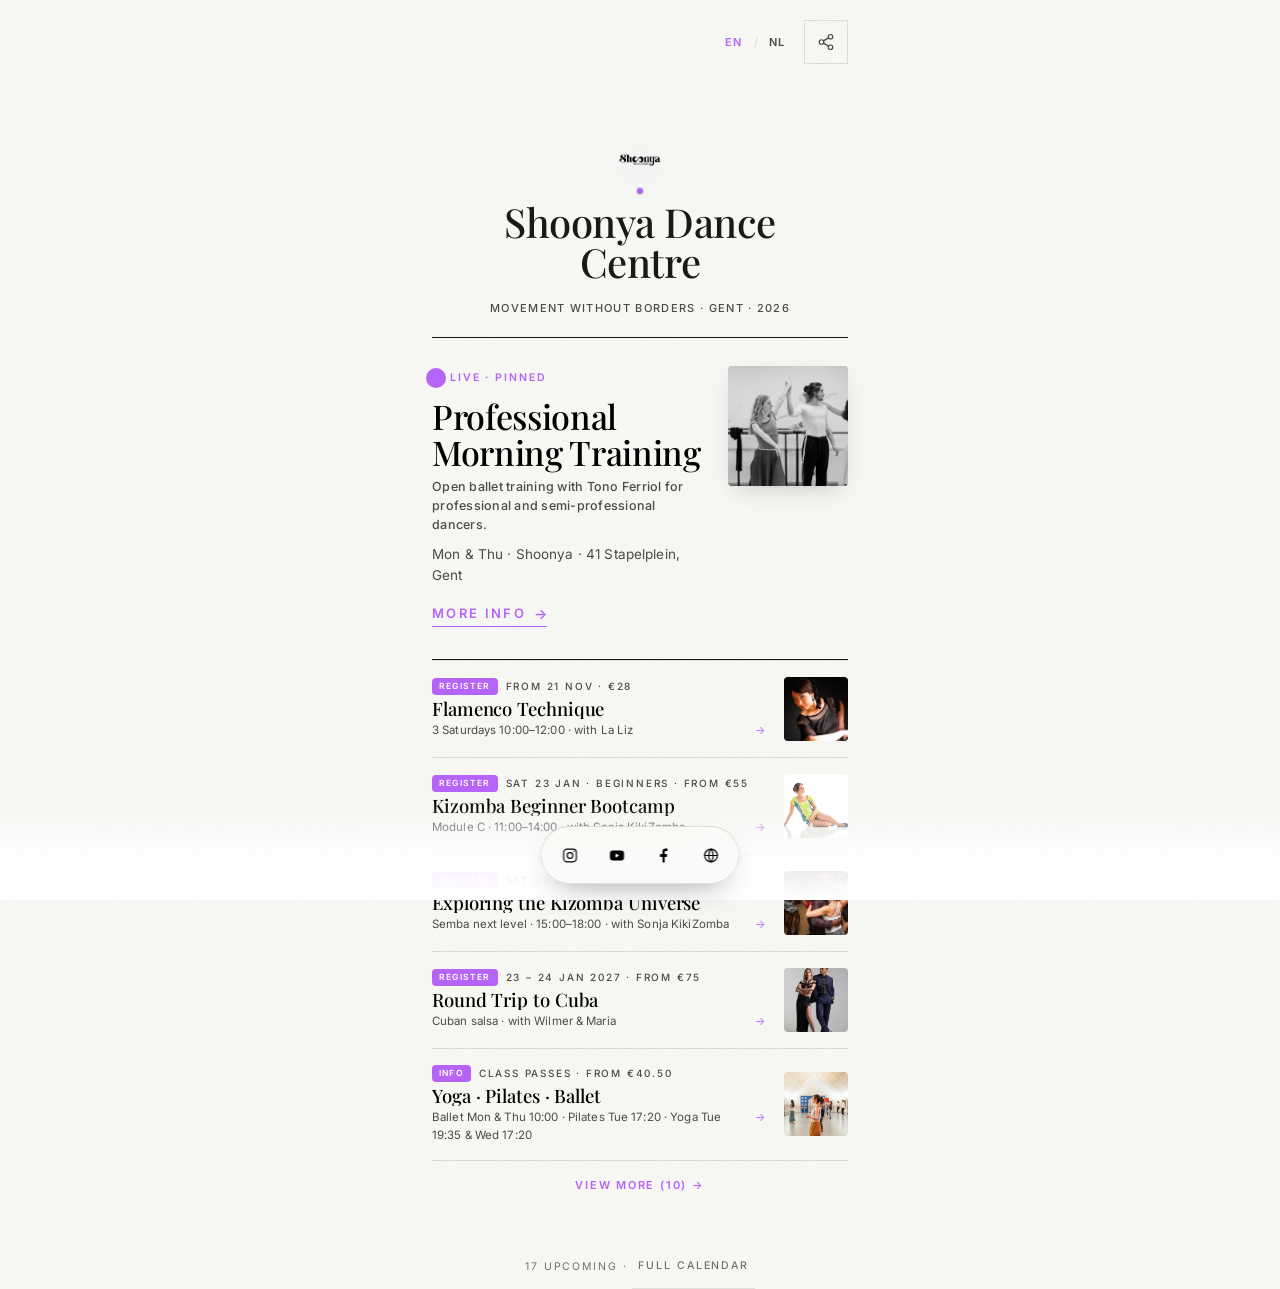
==== index.html @ aa1f947e "Round Trip to Cuba card: Saturday party with DJ Marc (bio + TV feed) Co-Authored-By: Claude Opus 5.5" ====
<!doctype html>
<html lang="en">
<head>
<meta charset="utf-8">
<meta name="viewport" content="width=device-width,initial-scale=1,viewport-fit=cover">
<title>Shoonya Dance Centre · Links</title>
<meta name="description" content="Upcoming events, workshops and festivals at Shoonya Dance Centre in Gent.">
<meta name="theme-color" content="#FAFAF7">
<link rel="canonical" href="https://links.shoonyadance.com/">

<!-- Open Graph (D-028) -->
<meta property="og:type" content="website">
<meta property="og:site_name" content="Shoonya Dance Centre">
<meta property="og:title" content="Shoonya Dance Centre — Upcoming events & workshops">
<meta property="og:description" content="Classes, workshops and festivals at Shoonya Dance Centre, Gent — movement without borders.">
<meta property="og:url" content="https://links.shoonyadance.com/">
<meta property="og:locale" content="en">
<meta property="og:locale:alternate" content="nl">
<meta property="og:image" content="https://links.shoonyadance.com/og-image.jpg">
<meta property="og:image:width" content="1200">
<meta property="og:image:height" content="630">
<meta property="og:image:alt" content="Shoonya Dance Centre — Gent">

<!-- Twitter card (D-028) -->
<meta name="twitter:card" content="summary_large_image">
<meta name="twitter:title" content="Shoonya Dance Centre — Upcoming events & workshops">
<meta name="twitter:description" content="Classes, workshops and festivals at Shoonya Dance Centre, Gent — movement without borders.">
<meta name="twitter:image" content="https://links.shoonyadance.com/og-image.jpg">

<!-- Favicons (D-028) -->
<link rel="icon" href="favicon.ico" sizes="any">
<link rel="icon" type="image/png" href="favicon.png">
<link rel="apple-touch-icon" href="apple-touch-icon.png">

<!-- JSON-LD: DanceSchool (static). Event ItemList injected at runtime from EVENTS. -->
<script type="application/ld+json">
{
  "@context": "https://schema.org",
  "@type": "DanceSchool",
  "name": "Shoonya Dance Centre",
  "url": "https://www.shoonyadance.com",
  "address": {
    "@type": "PostalAddress",
    "streetAddress": "Stapelplein 41",
    "postalCode": "9000",
    "addressLocality": "Gent",
    "addressCountry": "BE"
  },
  "sameAs": [
    "https://instagram.com/shoonyadance",
    "https://youtube.com/@shoonyadance",
    "https://facebook.com/shoonyadance",
    "https://www.shoonyadance.com"
  ]
}
</script>
<link rel="preconnect" href="https://fonts.googleapis.com">
<link rel="preconnect" href="https://fonts.gstatic.com" crossorigin>
<link href="https://fonts.googleapis.com/css2?family=Inter:wght@400;500;600&family=Playfair+Display:ital,wght@0,500;0,600;1,500&display=swap" rel="stylesheet">
<!-- Mobile-hub design-system layer — bundled locally for deploy-safety.
     Source of truth: ../../Claude Designs/Swapnil-Social-Set/colors_and_type.css -->
<link rel="stylesheet" href="styles/mobile-hub.css">
<style>
  :root{
    --vibrant:#B564F7;
    --vibrant-soft:rgba(181,100,247,.10);
    --vibrant-ink:#FFFFFF;
    --ink:#1A1917;
    --charcoal:#4A4A4A;
    --mist:#D6D6D6;
    --hairline:rgba(26,25,23,.12);
    --paper:#FAFAF7;
    --card:#FFFFFF;
    --pf:'Playfair Display', Georgia, 'Times New Roman', serif;
    --inter:'Inter', -apple-system, BlinkMacSystemFont, 'Segoe UI', Helvetica, sans-serif;
    --ease:cubic-bezier(.22,.61,.36,1);
    --t-fast:120ms; --t-base:240ms; --t-slow:480ms;
  }
  *,*::before,*::after{box-sizing:border-box;margin:0;padding:0}
  /* overflow-x lives on <html> on purpose: on <body> it turns the body into a
     scroll container, and a scroll container drops its own bottom padding —
     which silently ate the 210px dock clearance below. Do not move it back. */
  html{height:100%;overflow-x:hidden}
  body{
    font-family:var(--inter);font-size:15px;color:var(--ink);background:var(--paper);
    background-image:url("data:image/svg+xml;utf8,<svg xmlns='http://www.w3.org/2000/svg' width='180' height='180'><filter id='n'><feTurbulence type='fractalNoise' baseFrequency='0.9' numOctaves='2' stitchTiles='stitch'/><feColorMatrix values='0 0 0 0 0.1 0 0 0 0 0.1 0 0 0 0 0.1 0 0 0 0.045 0'/></filter><rect width='100%' height='100%' filter='url(%23n)'/></svg>");
    -webkit-font-smoothing:antialiased;-moz-osx-font-smoothing:grayscale;
    text-rendering:optimizeLegibility;line-height:1.5;min-height:100vh;min-height:100svh;
  }
  a{color:inherit;text-decoration:none}
  img{display:block;max-width:100%;height:auto}
  .page{max-width:480px;margin:0 auto;padding:0 24px 210px;position:relative}  /* 210px = fixed social-dock clearance (mobile-hub.css: min 200px) */
  header.hero{padding:40px 0 20px;text-align:center;position:relative}
  .brand-mark{width:48px;height:48px;margin:0 auto 14px;display:flex;align-items:center;justify-content:center;position:relative}
  .brand-mark img{width:100%;height:100%;object-fit:contain;filter:drop-shadow(0 6px 14px rgba(181,100,247,.22))}
  .brand-mark::after{content:'';position:absolute;left:50%;bottom:-10px;transform:translateX(-50%);width:6px;height:6px;border-radius:50%;background:var(--vibrant);box-shadow:0 0 0 1px rgba(26,25,23,.12)}
  h1.wordmark{font-family:var(--pf);font-weight:500;font-size:clamp(30px,8.2vw,40px);line-height:1;letter-spacing:-.012em;color:var(--ink);margin-top:18px}
  .eyebrow{font-family:var(--inter);font-weight:500;font-size:11px;letter-spacing:.12em;text-transform:uppercase;color:var(--charcoal)}
  header.hero .sub{margin-top:18px}
  .rule{height:1px;background:var(--ink);width:100%;transform-origin:left;animation:rule-in 900ms var(--ease) both}
  /* ── Sep 2026 campaign routes (Claude, 2026-08-10) ───────────────────────
     The four campaign actions, always visible, above the date-sorted list.
     Before this, "Opendeurdag" and "Free trial week" were buried inside the
     collapsed VIEW MORE group and there was NO class-finder route at all. */
  .routes{margin:22px 0 4px;display:grid;grid-template-columns:1fr 1fr;gap:10px}
  @media (max-width:400px){.routes{grid-template-columns:1fr}}
  .routes__lbl{font-family:var(--inter);font-size:10px;font-weight:500;letter-spacing:.22em;text-transform:uppercase;color:var(--charcoal);margin-bottom:12px}
  .route{display:flex;flex-direction:column;gap:5px;padding:15px 16px;border:1px solid var(--hairline);background:var(--card);text-decoration:none;transition:border-color var(--t-base) var(--ease),transform var(--t-base) var(--ease)}
  .route:hover{border-color:var(--vibrant);transform:translateY(-1px)}
  .route--primary{border-color:var(--vibrant);background:var(--vibrant-soft)}
  .route__eyebrow{font-family:var(--inter);font-size:9.5px;font-weight:500;letter-spacing:.20em;text-transform:uppercase;color:var(--vibrant)}
  .route__title{font-family:var(--pf);font-size:17px;line-height:1.2;color:var(--ink)}
  .route__meta{font-family:var(--inter);font-size:11px;letter-spacing:.04em;color:var(--charcoal)}

  /* Featured event card — page-specific extensions to the system class */
  .featured-event-card::before{content:'';position:absolute;left:-8px;right:-8px;top:14px;bottom:18px;border:1px solid transparent;pointer-events:none;animation:halo 4.2s ease-in-out infinite}
  .pulse-dot{width:8px;height:8px;border-radius:50%;background:var(--vibrant);position:relative;flex:0 0 8px}
  .pulse-dot::after{content:'';position:absolute;inset:-6px;border-radius:50%;background:var(--vibrant);animation:pulse 1.8s ease-in-out infinite}
  .featured-event-card .countdown{margin-top:14px;display:inline-flex;align-items:center;gap:10px;font-family:'SF Mono','JetBrains Mono','Menlo',monospace;font-size:12px;letter-spacing:.06em;color:var(--ink);padding:7px 10px;border:1px solid var(--hairline);background:var(--card)}
  .featured-event-card .countdown .lbl{font-family:var(--inter);font-weight:500;font-size:10px;letter-spacing:.22em;text-transform:uppercase;color:var(--charcoal)}
  .featured-event-card a:hover .featured-event-card__cta{gap:14px}
  .featured-event-card__cta{transition:gap var(--t-base) var(--ease);font-size:13px;border-bottom:1.5px solid var(--vibrant);padding-bottom:2px}
  .featured-event-card__thumb.placeholder{background:linear-gradient(140deg,#2a1238,#5c2a8a 55%,#1a0a2c) !important}

  /* Events list — wrapper only; row styling comes from .link-row in the design system */
  .events{list-style:none}
  .events li{border-top:1px solid var(--hairline)}
  .events li:last-child{border-bottom:1px solid var(--hairline)}
  /* Group wrapper <li> behaves like a normal list row for border purposes — the
     summary row sits inside <details>. When expanded, children render as
     anchors directly inside .event-group__children; give them hairlines. */
  .events li.event-group{padding:0}
  .events .event-group__children > a{display:grid;border-top:1px solid var(--hairline)}
  .events .event-group__children > a:first-child{border-top:1px solid var(--hairline)}
  .events .link-row__title{font-size:18.5px;line-height:1.12}  /* page-specific size for shoonya rows */
  .link-row__thumb.placeholder{background:linear-gradient(135deg,#2a1238,#5c2a8a 50%,#1a0a2c)}
  .row-hidden{display:none}
  .view-more{border-top:1px solid var(--hairline)}
  .view-more button{width:100%;display:inline-flex;align-items:center;justify-content:center;gap:8px;min-height:48px;background:transparent;border:0;cursor:pointer;font-family:var(--inter);font-weight:600;font-size:11px;letter-spacing:.16em;text-transform:uppercase;color:var(--vibrant);transition:opacity var(--t-fast) var(--ease)}
  .view-more button:hover{opacity:.78}
  .view-more button:focus-visible{outline:2px solid var(--vibrant);outline-offset:2px}

  .footnote{margin-top:36px;font-family:var(--inter);font-size:10.5px;letter-spacing:.18em;text-transform:uppercase;color:var(--charcoal);text-align:center;opacity:.78}
  /* P2 fix: footer links must be ≥44px touch target */
  .footnote a{display:inline-flex;align-items:center;min-height:44px;padding:0 6px;color:var(--charcoal);font-weight:500;border-bottom:1px solid var(--hairline)}

  /* social dock — page-specific tweaks layered on .social-dock--glass */
  .social-dock--glass{animation:lift-in 600ms 300ms var(--ease) both}
  .social-dock--glass a:focus-visible{outline:2px solid var(--vibrant);outline-offset:2px}

  .empty{text-align:center;padding:48px 0;font-family:var(--pf);font-style:italic;font-size:18px;color:var(--charcoal)}

  /* ===== PAGE CONTROLS (language toggle + share) ===== */
  .page-controls{display:flex;align-items:center;justify-content:flex-end;gap:12px;padding:20px 0 0}
  .lang{display:inline-flex;align-items:center;gap:5px}
  .lang-opt{background:none;border:0;cursor:pointer;font-family:var(--inter);font-weight:600;font-size:11px;letter-spacing:.14em;text-transform:uppercase;color:var(--charcoal);padding:10px 6px;min-height:44px;transition:color var(--t-fast) var(--ease)}
  .lang-opt.is-on{color:var(--vibrant)}
  .lang-opt:hover{color:var(--ink)}
  .lang-opt:focus-visible{outline:2px solid var(--vibrant);outline-offset:2px}
  .lang-sep{color:var(--mist);font-size:11px;user-select:none}
  .share-btn{display:inline-flex;align-items:center;justify-content:center;width:44px;height:44px;flex:0 0 44px;background:transparent;border:1px solid var(--hairline);color:var(--charcoal);cursor:pointer;transition:color var(--t-fast) var(--ease),border-color var(--t-fast) var(--ease)}
  .share-btn svg{width:18px;height:18px}
  .share-btn:hover{color:var(--vibrant);border-color:var(--vibrant)}
  .share-btn:focus-visible{outline:2px solid var(--vibrant);outline-offset:2px}


  /* ===== SHARE MODAL + TOAST ===== */
  .share-modal{position:fixed;inset:0;z-index:60;display:flex;align-items:center;justify-content:center;padding:24px;background:rgba(26,25,23,.5);backdrop-filter:blur(3px);-webkit-backdrop-filter:blur(3px);animation:fade-in 200ms var(--ease) both}
  .share-modal[hidden]{display:none}
  .share-modal__card{position:relative;width:100%;max-width:320px;background:var(--card);border:1px solid var(--hairline);padding:28px 24px 24px;text-align:center;animation:pop-in 260ms var(--ease) both}
  .share-modal__close{position:absolute;top:8px;right:8px;width:44px;height:44px;display:flex;align-items:center;justify-content:center;background:none;border:0;font-size:24px;line-height:1;color:var(--charcoal);cursor:pointer}
  .share-modal__close:focus-visible{outline:2px solid var(--vibrant);outline-offset:2px}
  .share-modal__title{font-family:var(--pf);font-weight:500;font-size:22px;color:var(--ink);margin-bottom:16px}
  .share-modal__qr{width:180px;height:180px;margin:0 auto;border:1px solid var(--hairline);image-rendering:pixelated}
  .share-modal__url{margin-top:12px;font-family:var(--inter);font-size:11px;letter-spacing:.06em;text-transform:lowercase;color:var(--charcoal);word-break:break-all}
  .share-modal__actions{margin-top:18px;display:flex;flex-direction:column;gap:10px}
  .share-pill{display:inline-flex;align-items:center;justify-content:center;min-height:46px;padding:0 18px;border:1.5px solid var(--vibrant);color:var(--vibrant);background:transparent;font-family:var(--inter);font-weight:600;font-size:12.5px;letter-spacing:.08em;text-transform:uppercase;cursor:pointer;transition:background var(--t-base) var(--ease),color var(--t-base) var(--ease)}
  .share-pill:hover{background:var(--vibrant);color:#fff}
  .share-pill:focus-visible{outline:2px solid var(--vibrant);outline-offset:2px}
  .share-pill--ghost{border-color:var(--hairline);color:var(--charcoal)}
  .share-pill--ghost:hover{background:var(--ink);border-color:var(--ink);color:#fff}
  .toast{position:fixed;left:50%;bottom:96px;transform:translate(-50%,12px);z-index:70;background:var(--ink);color:#fff;font-family:var(--inter);font-size:12.5px;letter-spacing:.04em;padding:11px 18px;opacity:0;pointer-events:none;transition:opacity var(--t-base) var(--ease),transform var(--t-base) var(--ease)}
  .toast.show{opacity:1;transform:translate(-50%,0)}
  @keyframes fade-in{from{opacity:0}to{opacity:1}}
  @keyframes pop-in{from{opacity:0;transform:translateY(10px) scale(.98)}to{opacity:1;transform:translateY(0) scale(1)}}

  @keyframes pulse{0%,100%{transform:scale(.4);opacity:.45}50%{transform:scale(1.6);opacity:0}}
  @keyframes halo{0%,100%{border-color:transparent}50%{border-color:rgba(181,100,247,.32)}}
  @keyframes rule-in{from{transform:scaleX(0)}to{transform:scaleX(1)}}
  @keyframes fade-up{from{opacity:0;transform:translateY(10px)}to{opacity:1;transform:translateY(0)}}
  @keyframes lift-in{from{opacity:0;transform:translate(-50%,16px)}to{opacity:1;transform:translate(-50%,0)}}
  .stagger > *{opacity:0;animation:fade-up 700ms var(--ease) forwards}

  @media (prefers-reduced-motion: reduce){
    *,*::before,*::after{animation:none !important;transition:none !important}
    .stagger > *{opacity:1}
  }
  @media (min-width:560px){
    .page{padding:0 32px}
    header.hero{padding-top:72px}
  }
</style>
</head>
<body data-brand="shoonya">

<main class="page">
  <div class="page-controls">
    <div class="lang" role="group" aria-label="Language / Taal">
      <button type="button" class="lang-opt is-on" data-lang="en" aria-pressed="true">EN</button>
      <span class="lang-sep" aria-hidden="true">/</span>
      <button type="button" class="lang-opt" data-lang="nl" aria-pressed="false">NL</button>
    </div>
    <button type="button" class="share-btn" id="share-btn" aria-label="Share this page" aria-haspopup="dialog">
      <svg viewBox="0 0 24 24" fill="none" stroke="currentColor" stroke-width="1.6" stroke-linecap="round" stroke-linejoin="round" aria-hidden="true"><circle cx="18" cy="5" r="3"/><circle cx="6" cy="12" r="3"/><circle cx="18" cy="19" r="3"/><path d="M8.6 13.5l6.8 4M15.4 6.5l-6.8 4"/></svg>
    </button>
  </div>
  <header class="hero">
    <div class="brand-mark" aria-hidden="true">
      <img src="images/shoonya-mark.png" alt="">
    </div>
    <h1 class="wordmark">Shoonya Dance<br>Centre</h1>
    <div class="eyebrow sub" id="eyebrow-label">Movement without borders · Gent · 2026</div>
  </header>

  <div class="rule" aria-hidden="true"></div>
  <section id="pinned-slot" aria-label="Featured event"></section>
  <section id="routes-slot" aria-label="Register, schedule, open house and trial week"></section>
  <div class="rule" aria-hidden="true"></div>
  <ul class="events stagger" id="event-list" aria-label="Upcoming events"></ul>


  <p class="footnote" id="footnote"></p>
</main>

<div class="social-dock-fade" aria-hidden="true"></div>
<nav class="social-dock social-dock--glass" aria-label="Shoonya on social">
  <a href="https://instagram.com/shoonyadance" aria-label="Instagram" target="_blank" rel="noopener">
    <svg viewBox="0 0 24 24" fill="none" stroke="currentColor" stroke-width="1.6" stroke-linecap="round" stroke-linejoin="round"><rect x="3" y="3" width="18" height="18" rx="5"/><circle cx="12" cy="12" r="4"/><circle cx="17.5" cy="6.5" r=".9" fill="currentColor" stroke="none"/></svg>
  </a>
  <a href="https://youtube.com/@shoonyadance" aria-label="YouTube" target="_blank" rel="noopener">
    <svg viewBox="0 0 24 24" fill="currentColor"><path d="M21.6 7.2a2.5 2.5 0 0 0-1.7-1.8C18.3 5 12 5 12 5s-6.3 0-7.9.4A2.5 2.5 0 0 0 2.4 7.2C2 8.8 2 12 2 12s0 3.2.4 4.8a2.5 2.5 0 0 0 1.7 1.8C5.7 19 12 19 12 19s6.3 0 7.9-.4a2.5 2.5 0 0 0 1.7-1.8c.4-1.6.4-4.8.4-4.8s0-3.2-.4-4.8zM10 15V9l5 3-5 3z"/></svg>
  </a>
  <a href="https://facebook.com/shoonyadance" aria-label="Facebook" target="_blank" rel="noopener">
    <svg viewBox="0 0 24 24" fill="currentColor"><path d="M13 22v-8h3l.5-4H13V7.5c0-1.1.3-1.9 2-1.9h2V2.1c-.4 0-1.5-.1-2.7-.1-2.7 0-4.5 1.6-4.5 4.6V10H6.5v4H10v8h3z"/></svg>
  </a>
  <a href="https://www.shoonyadance.com" aria-label="Website" target="_blank" rel="noopener">
    <svg viewBox="0 0 24 24" fill="none" stroke="currentColor" stroke-width="1.6" stroke-linecap="round" stroke-linejoin="round"><circle cx="12" cy="12" r="9"/><path d="M3 12h18"/><path d="M12 3a14 14 0 0 1 0 18"/><path d="M12 3a14 14 0 0 0 0 18"/></svg>
  </a>
</nav>

<div class="share-modal" id="share-modal" role="dialog" aria-modal="true" aria-label="Share this page" hidden>
  <div class="share-modal__card">
    <button type="button" class="share-modal__close" id="share-close" aria-label="Close">&times;</button>
    <div class="share-modal__title" id="share-title">Share</div>
    <img class="share-modal__qr" src="qr-shoonya.png" alt="QR code linking to this page" width="180" height="180" decoding="async">
    <div class="share-modal__url">links.shoonyadance.com</div>
    <div class="share-modal__actions">
      <button type="button" class="share-pill" id="share-copy">Copy link</button>
      <a class="share-pill share-pill--ghost" id="share-download" href="qr-shoonya.png" download="shoonya-link-qr.png">Download QR</a>
      <button type="button" class="share-pill share-pill--ghost" id="share-native" hidden>Share via…</button>
    </div>
  </div>
</div>

<script>
/* ── Share / QR panel. URL from canonical. Toast follows <html lang>;
   button labels are set by the page i18n (applyStatic). */
(function(){
  const SHARE_URL = document.querySelector('link[rel=canonical]')?.href || location.href;
  const SHARE_TITLE = document.title;
  const TOAST = { en: 'Link copied', nl: 'Link gekopieerd' };
  const lang = () => (document.documentElement.lang === 'nl' ? 'nl' : 'en');
  const modal = document.getElementById('share-modal');
  const openBtn = document.getElementById('share-btn');
  const closeBtn = document.getElementById('share-close');
  const copyBtn = document.getElementById('share-copy');
  const nativeBtn = document.getElementById('share-native');
  let lastFocus = null;

  const open = () => { lastFocus = document.activeElement; modal.hidden = false; document.body.style.overflow = 'hidden'; closeBtn.focus(); };
  const close = () => { modal.hidden = true; document.body.style.overflow = ''; (lastFocus || openBtn).focus(); };

  openBtn.addEventListener('click', open);
  closeBtn.addEventListener('click', close);
  modal.addEventListener('click', e => { if (e.target === modal) close(); });
  document.addEventListener('keydown', e => { if (e.key === 'Escape' && !modal.hidden) close(); });
  // Focus trap: keep Tab/Shift+Tab cycling inside the modal while open.
  modal.addEventListener('keydown', e => {
    if (e.key !== 'Tab' || modal.hidden) return;
    const els = Array.from(modal.querySelectorAll('button, [href], input, [tabindex]:not([tabindex="-1"])')).filter(el => !el.hidden && el.offsetParent !== null);
    if (!els.length) return;
    const first = els[0], last = els[els.length - 1];
    if (e.shiftKey && document.activeElement === first) { e.preventDefault(); last.focus(); }
    else if (!e.shiftKey && document.activeElement === last) { e.preventDefault(); first.focus(); }
  });

  copyBtn.addEventListener('click', async () => {
    try { await navigator.clipboard.writeText(SHARE_URL); toast(TOAST[lang()]); }
    catch(e) {
      const t = document.createElement('textarea'); t.value = SHARE_URL;
      t.style.position = 'fixed'; t.style.opacity = '0'; document.body.appendChild(t);
      t.select(); try { document.execCommand('copy'); toast(TOAST[lang()]); } catch(_) {}
      t.remove();
    }
  });

  if (navigator.share) {
    nativeBtn.hidden = false;
    nativeBtn.addEventListener('click', () => { navigator.share({ title: SHARE_TITLE, url: SHARE_URL }).catch(() => {}); });
  }

  let toastEl, toastTimer;
  function toast(msg){
    if (!toastEl){ toastEl = document.createElement('div'); toastEl.className = 'toast'; toastEl.setAttribute('role','status'); document.body.appendChild(toastEl); }
    toastEl.textContent = msg; toastEl.classList.add('show');
    clearTimeout(toastTimer); toastTimer = setTimeout(() => toastEl.classList.remove('show'), 1800);
  }
})();
</script>

<script>
/* ============================================================
   SHOONYA DANCE CENTRE · LINK-IN-BIO
   Audience: shoonya — only shows events tagged 'shoonya' or 'both'.
   Auto-hides past events. Pinned: true forces an event to the hero.
   Events without a specific `image` fall back to a rotating photo
   from STYLE_POOLS based on their `style` tag.
   ============================================================ */

const AUDIENCE = 'shoonya';

// Guaranteed fallback when an event has no `image` and no matching `style` pool.
// 3 brand-designed Shoonya variants — round-robin'd in render order so repeated
// fallback rows don't look identical. All are purple gradient + centered wordmark.
const FALLBACK_IMAGES = [
  'images/shoonya-fallback.jpg',
  'images/shoonya-fallback-2.jpg',
  'images/shoonya-fallback-3.jpg',
];

// DM fallback when an event has no dedicated URL — opens Instagram DM with @shoonyadance.
const DM_URL = 'https://ig.me/m/shoonyadance';

const STYLE_POOLS = {
  bhangra:          ['images/styles/bhangra-1.jpg', 'images/styles/bhangra-2.jpg'],
  bollywood:        ['images/styles/bollywood-1.jpg', 'images/styles/bollywood-2.jpg'],
  folk:             ['images/styles/folk-1.jpg', 'images/styles/folk-2.jpg'],
  'semi-classical': ['images/styles/semi-classical-1.jpg', 'images/styles/semi-classical-2.jpg'],
};

// Multi-workshop event groups. When `group` is set on a child event, it
// renders under the group's header in the events list (chronologically
// placed by the earliest child date). Group metadata drives the header.
const GROUPS = {
  'gentse-feesten': {
    label: 'Gentse Feesten 2026',
    dateLabel: '18 – 26 Jul',
    eyebrow: '12 workshops · Het Bal + Salsabar',
  },
  'social-nights': {
    label: 'Kizomba Social Nights',
    dateLabel: 'Oct – Feb',
    eyebrow: '3 Fridays · with Sonja KikiZomba',
    unit: 'night',
  },
  'salsa-bachata-nights': {
    label: 'Salsa Bachata Social Nights',
    dateLabel: 'Sep – Feb',
    eyebrow: '5 Fridays · with Alex',
    unit: 'night',
  },
};

const EVENTS = [
  /* Sevillanas March 2027 — local launch preparation, 22 October 2026.
     Hand-added outside AUTO blocks. Website pages and bookings verified live.
     Workshop has two separate mornings; no continuous TV clock span. */
  {
    id:'sevillanas-refresh-march-2027', audience:'shoonya',
    title:'Sevillanas Refresh · La Liz',
    eyebrow:'Workshop · beide ochtenden 10:00–12:00',
    date:'2027-03-13', endDate:'2027-03-14',
    dateLabel:'13–14 mrt 2027 · 10:00–12:00 per dag',
    subtitle:'Refresh coplas 1–4, for dancers who have learned Sevillanas before.',
    location:'Shoonya · Stapelplein 41, Gent',
    image:'images/sevillanas-refresh-march-2027.jpg',
    url:'https://www.shoonyadance.com/calendar/sevillanas-refresh-march-2027',
    cta:'Info & inschrijven',
    images:["https://tv.shoonyadance.com/assets/la-liz-photo.jpg"],
  },
  {
    id:'sevillanas-rumba-social-march-2027', audience:'shoonya',
    title:'Sevillanas & Rumba · Social Night',
    eyebrow:'Met La Liz · les & dansavond',
    date:'2027-03-19', endDate:'2027-03-20',
    startTime:'19:30', endTime:'00:00',
    dateLabel:'Vr 19 mrt 2027 · vanaf 19:30',
    subtitle:'Practise Sevillanas and learn Rumba flamenca with La Liz, then stay for the party.',
    location:'Shoonya · Stapelplein 41, Gent',
    image:'images/sevillanas-rumba-social-march-2027.jpg',
    url:'https://www.shoonyadance.com/calendar/sevillanas-rumba-social-night-march-2027',
    cta:'Info & tickets',
    images:["https://tv.shoonyadance.com/assets/la-liz-photo.jpg"],
  },

  /* Hand-added 2026-10-19 — Ghent Tap Festival 2027 SAVE-THE-DATE (/event-launch).
     OUTSIDE every *-AUTO:START/END block on purpose; do not move it inside one.
     No startTime/endTime (D-108): two-day span, a single clock pair would mislead the TV board.
     Replace eyebrow/cta/url at the full launch (line-up + registration). */
  {
    id:'ghent-tap-festival-2027', audience:'shoonya',
    title:'Ghent Tap Festival 2027',
    eyebrow:'Save the date \u00b7 with Tapdance Promotion',
    date:'2027-03-06', endDate:'2027-03-07',
    dateLabel:'Sat 6 \u2013 Sun 7 Mar 2027',
    subtitle:'Tap workshops with international artists and an evening show.',
    location:'Shoonya \u00b7 41 Stapelplein, Gent',
    image:'images/ghent-tap-festival-2027.jpg',
    url:'https://festivals.shoonyadance.com/ghent-tap-festival/',
    cta:'Save the date',
  },
  /* Hand-added 2026-08-23 — morning / early weekly classes social set.
     OUTSIDE every *-AUTO:START/END block on purpose; do not move it inside one. */
  {
    id:'morning-early-classes', audience:'shoonya',
    title:'Yoga · Pilates · Ballet',
    // NB: the compact (non-pinned) card layout DROPS `subtitle` — verified by render
    // 2026-08-23. Anything that must be seen goes in title / eyebrow / dateLabel.
    // 26 Oct 2026: class-pass push (projects/shoonya/morning-classes) — times from
    // sep-2026-canonical.md + decisions 14/15 Oct; link = app pass catalogue.
    // Ballet passes expire 10 Dec 2026 — drop "Ballet" from this card after that date.
    eyebrow:'Class passes \u00b7 from \u20ac40.50',
    date:'2026-09-15', endDate:'2027-01-27', price:'from €40.50',
    subtitle:'Class passes \u2014 no semester commitment.',
    dateLabel:'Ballet Mon & Thu 10:00 \u00b7 Pilates Tue 17:20 \u00b7 Yoga Tue 19:35 & Wed 17:20',
    location:'',
    image:'images/morning-early-classes.jpg',
    url:'https://portal.shoonyadance.com/register/workshop',
    cta:'Choose your pass',
  },
  {
    id:'oriental-flow', audience:'shoonya',
    title:'Oriental Flow miniseries', eyebrow:'5-week course · Saturdays',
    date:'2026-05-09', endDate:'2026-05-09',
    dateLabel:'Sat 9 May – 13 Jun · 11:30',
    location:'Shoonya · 41 Stapelplein, Gent',
    url:'https://shoonyadance.com/calendar/oriental-flow-miniseries',
    cta:'Reserve a spot',
  },
  {
    id:'leylet-raqs', audience:'shoonya',
    title:'Leylet Raqs · Heritage Edition',
    eyebrow:'Bellydance weekend · Raqs Sharqi',
    date:'2026-05-29', endDate:'2026-05-31',
    dateLabel:'Fri 29 May 21:00 → Sun 31 May 18:00',
    location:'Shoonya · 41 Stapelplein, Gent',
    /* /leylet-raqs-festival still shows 2025 content — use the 2026 calendar
       page until the festival landing page is updated. */
    url:'https://shoonyadance.com/calendar/leylet-raqs-heritage-edition',
    cta:'Reserve a spot',
  },
  {
    id:'salsa-bachata', audience:'shoonya',
    title:'Shoonya goes Salsa & Bachata', eyebrow:'Oefenavond · social',
    date:'2026-06-12', endDate:'2026-06-13',
    dateLabel:'Fri 12 Jun 19:30 → Sat 13 Jun 01:00',
    location:'Shoonya · 41 Stapelplein, Gent',
    image:'images/salsa-bachata.png',
    url:'https://shoonyadance.com/calendar/shoonya-goes-salsa-bachata-june',
    cta:'Reserve a spot',
  },
  {
    id:'opendeurdag-jun', audience:'shoonya',
    title:'Opendeurdag · 20+ styles', eyebrow:'14 Jun · 10:00 – 17:00 · free · 12+',
    date:'2026-06-14', dateLabel:'Sun 14 June',
    location:'Shoonya · 41 Stapelplein, Gent',
    image:'images/opendeurdag.png',
    url:'https://shoonyadance.com/calendar/movement-without-borders-open-door-day-june-14th-',
    cta:'Free · just show up',
  },
  {
    id:'france-retreat', audience:'both',
    title:'Zomerstage 2027', eyebrow:'3 – 9 Jul · South of France',
    subtitle:'With Alex, Lenka, La Liz, Shirley & Swapnil. Six nights of dance and yoga in France.',
    date:'2027-07-03', endDate:'2027-07-09',
    dateLabel:'6 nights · stay, meals & classes', location:'',
    image:'images/zomerstage-2027.jpg',
    // Plain photo pool for Studio TV; the bio keeps its designed card above.
    images:['https://zomerstage.shoonyadance.com/assets/retreat-band.webp'],
    url:'https://zomerstage.shoonyadance.com/',
    cta:'Request your place',
  },
  // ─── Hand-added, OUTSIDE every AUTO block. Added 2026-08-23 by /event-launch.
  // Tono Ferriol's Int/Adv mornings. Pitch is the FREE first class (Swapnil,
  // 2026-08-23), so the CTA is "Come try it free", not "Buy a pass" — the Zoho
  // pass records do not exist yet and a buy CTA would dead-end.
  {
    id:'professional-morning-training', audience:'shoonya',
    boost:true,
    title:'Professional Morning Training',
    // The row layout DROPS `subtitle` (verified by rendering, 2026-08-23) — the
    // two disciplines have to live in the eyebrow or they are invisible, the
    // same trap as a group name in a pinned card's eyebrow.
    eyebrow:'Ballet · Tono Ferriol',
    // board_line from events/workshop/2026-09-28-professional-morning-training.json
    subtitle:'Open ballet training with Tono Ferriol for professional and semi-professional dancers.',
    date:'2026-09-28', endDate:'2026-12-10',
    dateLabel:'Mon & Thu',
    location:'Shoonya · 41 Stapelplein, Gent',
    image:'images/professional-morning-training.jpg',
    url:'https://www.shoonyadance.com/professional-morning-training-gent',
    cta:'More info',
  },
  // ─── Gentse Feesten 2026 · auto-generated from projects/shoonya/workshop/gentse-feesten-2026.json ───
  // Run `node projects/shoonya/workshop/gen-gentse-feesten.mjs` after editing the JSON. DO NOT hand-edit between the markers.
  /* GF-AUTO:START */
  {
    id:'gf-lindy-hop-18', audience:'shoonya', group:'gentse-feesten',
    title:'Lindy Hop', eyebrow:'Sat 18 Jul · 18:00 · Salsabar',
    date:'2026-07-18', dateLabel:'Sat 18 July · 18:00',
    location:'Upside Down · Salsabar',
    url:'https://workshops.shoonyadance.com/gentse-feesten-2026/',
    cta:'Free · just show up',
  },
  {
    id:'gf-lindy-intro-18', audience:'shoonya', group:'gentse-feesten',
    title:'Lindy Hop Introduction', eyebrow:'Sat 18 Jul · 19:00 · Het Bal',
    date:'2026-07-18', dateLabel:'Sat 18 July · 19:00',
    location:'Upside Down · Het Bal',
    image:'images/upside-down-10.jpg',
    url:'https://workshops.shoonyadance.com/gentse-feesten-2026/',
    cta:'Free · just show up',
  },
  {
    id:'gf-kizomba-18', audience:'shoonya', group:'gentse-feesten',
    title:'Kizomba', eyebrow:'Sat 18 Jul · 21:00 · Salsabar',
    date:'2026-07-18', dateLabel:'Sat 18 July · 21:00',
    location:'Sonja KikiZomba · Salsabar',
    url:'https://workshops.shoonyadance.com/gentse-feesten-2026/',
    cta:'Free · just show up',
  },
  {
    id:'gf-tapdance-solojazz-19', audience:'shoonya', group:'gentse-feesten',
    title:'Tapdance & Solo Jazz', eyebrow:'Sun 19 Jul · 19:00 · Het Bal',
    date:'2026-07-19', dateLabel:'Sun 19 July · 19:00',
    location:'Upside Down · Het Bal',
    image:'images/upside-down-11.jpg',
    url:'https://workshops.shoonyadance.com/gentse-feesten-2026/',
    cta:'Free · just show up',
  },
  {
    id:'gf-flamenco-20', audience:'shoonya', group:'gentse-feesten',
    title:'Flamenco Sevillanas', eyebrow:'Mon 20 Jul · 18:00 · Baudelopark',
    date:'2026-07-20', dateLabel:'Mon 20 July · 18:00',
    location:'La Liz · Baudelopark',
    image:'images/shoonya-flamenco-001.jpg',
    url:'https://workshops.shoonyadance.com/gentse-feesten-2026/',
    cta:'Free · just show up',
  },
  {
    id:'gf-solojazz-20', audience:'shoonya', group:'gentse-feesten',
    title:'Solo Jazz & Lindy Hop', eyebrow:'Mon 20 Jul · 19:00 · Het Bal',
    date:'2026-07-20', dateLabel:'Mon 20 July · 19:00',
    location:'Upside Down · Het Bal',
    image:'images/upside-down-10.jpg',
    url:'https://workshops.shoonyadance.com/gentse-feesten-2026/',
    cta:'Free · just show up',
  },
  {
    id:'gf-bhangra-23', audience:'shoonya', group:'gentse-feesten',
    title:'Bhangra', eyebrow:'Thu 23 Jul · 18:00 · Het Bal',
    date:'2026-07-23', dateLabel:'Thu 23 July · 18:00',
    location:'Swapnil Dagliya · Het Bal',
    style:'bhangra',
    url:'https://workshops.shoonyadance.com/gentse-feesten-2026/',
    cta:'Free · just show up',
  },
  {
    id:'gf-oriental-flow-24', audience:'shoonya', group:'gentse-feesten',
    title:'Oriental Flow', eyebrow:'Fri 24 Jul · 15:00 · Het Bal',
    date:'2026-07-24', dateLabel:'Fri 24 July · 15:00',
    location:'Nathalie · Het Bal',
    url:'https://workshops.shoonyadance.com/gentse-feesten-2026/',
    cta:'Free · just show up',
  },
  {
    id:'gf-tapdance-24', audience:'shoonya', group:'gentse-feesten',
    title:'Tapdance', eyebrow:'Fri 24 Jul · 17:00 · Het Bal',
    date:'2026-07-24', dateLabel:'Fri 24 July · 17:00',
    location:'Tapdance Promotion · Het Bal',
    image:'images/shoonya-tapdance-001.jpg',
    url:'https://workshops.shoonyadance.com/gentse-feesten-2026/',
    cta:'Free · just show up',
  },
  {
    id:'gf-african-26', audience:'shoonya', group:'gentse-feesten',
    title:'African Congolese Dance', eyebrow:'Sun 26 Jul · 16:00 · Het Bal',
    date:'2026-07-26', dateLabel:'Sun 26 July · 16:00',
    location:'Joseph · Het Bal',
    image:'images/joseph-african-congolese.png',
    url:'https://workshops.shoonyadance.com/gentse-feesten-2026/',
    cta:'Free · just show up',
  },
  {
    id:'gf-bollyfolk-26', audience:'shoonya', group:'gentse-feesten',
    title:'Bollyfolk', eyebrow:'Sun 26 Jul · 18:00 · Het Bal',
    date:'2026-07-26', dateLabel:'Sun 26 July · 18:00',
    location:'Swapnil Dagliya · Het Bal',
    style:'folk',
    url:'https://workshops.shoonyadance.com/gentse-feesten-2026/',
    cta:'Free · just show up',
  },
  {
    id:'gf-garba-26', audience:'shoonya', group:'gentse-feesten',
    title:'Garba', eyebrow:'Sun 26 Jul · 19:00 · Het Bal',
    date:'2026-07-26', dateLabel:'Sun 26 July · 19:00',
    location:'Swapnil Dagliya · Het Bal',
    style:'folk',
    url:'https://workshops.shoonyadance.com/gentse-feesten-2026/',
    cta:'Free · just show up',
  },
  /* GF-AUTO:END */
  {
    id:'benenwerk-shoonya', audience:'shoonya',
    title:'Benenwerk · Shiva Stage', eyebrow:'Sat 8 Aug · Free',
    date:'2026-08-08', dateLabel:'Our stage in Brugge · initiations 19:00 + 21:30',
    location:'Provinciaal Hof · Markt, Brugge',
    style:'bollywood',
    url:'https://bruggecentraal.be/benenwerkpodia/shiva-stage/',
    cta:'Free · just show up',
  },
  {
    id:'dokfeesten', audience:'both',
    title:'Dokfeesten - Indian dance', eyebrow:'29 Aug · 18:20 · Gent',
    subtitle:'Indian dance performance with audience interaction at De Oude Dokken.',
    date:'2026-08-29', startTime:'18:20', price:'Free',
    dateLabel:'Sat 29 August · 18:20',
    location:'De Oude Dokken · Gent',
    style:'semi-classical',
    image:'images/dokfeesten-indian-dance.jpg',
    url:'https://dokfeesten.be/#programma',
    cta:'Free · just show up',
  },
  {
    id:'opendeurdag-sep', audience:'both', price:'Free',
    // subtitle is dropped by the compact bio card and used by the Studio TV as
    // the board line (≤90 chars). Sourced from the live event page's own
    // "Drop in for one class or stay all day" paragraph — never written fresh.
    subtitle:'Drop in for one class or stay all day — every style, every teacher, under one roof.',
    title:'Opendeurdag · Season opener', eyebrow:'13 Sep · Free',
    // 10:00–17:00 is stated on the live event page's "Good to know" block
    // (read 2026-08-27), so the board can show a real clock instead of a date.
    date:'2026-09-13', startTime:'10:00', endTime:'17:00',
    dateLabel:'19 free taster classes',
    // Studio-TV only: the bio card ignores this. Transcribed from the live
    // event page's "The programme" block (read 2026-08-27) — seven blocks of
    // 50 minutes, three classes at a time. On the day itself the TV shows it
    // as its own board between every page, so somebody standing in the hall
    // can see what is on next without asking.
    programme:{
      note:'Seven blocks of 50 minutes · three at a time · pick one, or keep going all day',
      blocks:[
        { time:'10:00', items:['Burlesque','Ballet'] },
        { time:'11:00', items:['Lindy Hop','Cissy Ball','Yoga'] },
        { time:'12:00', items:['Solo Jazz','Kizomba','Indian Dance Technique'] },
        { time:'13:00', items:['African & Congolese Dance','Pilates for Dancers'] },
        { time:'14:00', items:['Flamenco','Bachata','Oriental Flow'] },
        { time:'15:00', items:['Tap Dance','Cuban Salsa','Bollyfolk'] },
        { time:'16:00', items:['Argentine Tango','Rueda de Casino','Raqs Sharqi'] },
      ],
    },
    location:'',
    image:'images/shoonya-opendeurdag-2022-001.jpg',
    url:'https://www.shoonyadance.com/calendar/opendeurdag-gratis-dansen-gent-13-september',
    cta:'Free · just show up',
  },
  {
    id:'opendeurdag-jan', audience:'both', price:'Free',
    // Save-the-date (26 Oct 2026): no programme yet. subtitle = Studio-TV board line,
    // from the live event page's "How it works" paragraph. 10:00–17:00 from its
    // "Good to know" block. Add a programme{} block once the timetable is published.
    subtitle:'Drop in for one class or stay all day — no registration, no commitment.',
    title:'Opendeurdag', eyebrow:'31 Jan · 10:00–17:00',
    date:'2027-01-31', startTime:'10:00', endTime:'17:00',
    dateLabel:'Free taster classes',
    location:'',
    image:'images/opendeurdag-31-jan-2027.jpg',
    url:'https://www.shoonyadance.com/calendar/opendeurdag-gratis-dansen-gent-31-januari',
    cta:'Free · just show up',
    images:["https://tv.shoonyadance.com/assets/opendeurdag-team.png"],
  },
  {
    id:'free-trial',
    subtitle:'Try a class with no reservation required — all levels welcome', audience:'both',
    title:'Free trial week', eyebrow:'14 – 19 Sep',
    date:'2026-09-14', endDate:'2026-09-19',
    dateLabel:'Drop into any class',
    location:'',
    image:'images/free-trial-week.jpg',
    url:'https://www.shoonyadance.com/try-a-class',
    cta:'Free · just show up',
  },
  {
    id:'gidf-2027',
    subtitle:'Three days of workshops, a gala showcase and an opening party', audience:'both',
    title:'Gent India Dans Festival', eyebrow:'7 – 9 May 2027 · Edition Five',
    date:'2027-05-07', endDate:'2027-05-09',
    dateLabel:'Shoonya Dance Centre, Gent', location:'',
    style:'bollywood',
    url:'https://gidf.abcdans.com',
    cta:'Programme coming soon',
  },
  // ─── Kizomba Social Nights · monthly Friday series with Sonja KikiZomba ───
  // Group-clustered via GROUPS['social-nights'] (dates span Oct–Feb). Oct + Dec
  // from Sonja's confirmed submissions; Feb is a confirmed-date placeholder only.
  /* SOCIALS-KIZ-AUTO:START */
  {
    id:'social-oct', audience:'shoonya', group:'social-nights',
    title:'Kizomba Social Night', eyebrow:'Fri 2 Oct · 19:30 · from €7',
    subtitle:'A Semba workshop, a taste of Cape Verdean dance, then the floor opens',
    date:'2026-10-02',
    dateLabel:'Semba workshop + DJ Lokito & Sosso',
    startTime:'19:30',
    location:'',
    image:'images/kizomba-social.jpg',
    images:['images/kizomba-social.jpg', 'images/kizomba-treat.jpg', 'images/kizomba-egypt.jpg', 'images/kizomba-sawa-floor.jpg', 'images/kizomba-roma-bw.jpg'],
    price:'from €7',
    url:'https://www.shoonyadance.com/calendar/kizomba-social-night-october-2026',
    cta:'Buy a ticket',
  },
  {
    id:'social-dec', audience:'shoonya', group:'social-nights',
    title:'Kizomba Social Night', eyebrow:'Fri 4 Dec · 19:30 · from €7',
    subtitle:'Kizomba with Sonja KikiZomba, an Angolan dance taste, then DJs Boevi & Sosso.',
    date:'2026-12-04',
    dateLabel:'Kizomba workshop + DJ Boevi & Sosso',
    startTime:'19:30',
    location:'',
    image:'images/kizomba-social.jpg',
    images:['images/kizomba-social.jpg', 'images/kizomba-treat.jpg', 'images/kizomba-egypt.jpg', 'images/kizomba-sawa-floor.jpg', 'images/kizomba-roma-bw.jpg'],
    price:'from €7',
    url:'https://www.shoonyadance.com/calendar/kizomba-social-night-december-2026',
    cta:'Buy a ticket',
  },
  {
    id:'social-feb', audience:'shoonya', group:'social-nights',
    title:'Kizomba Social Night', eyebrow:'Fri 5 Feb 2027 · save the date',
    subtitle:'Hosted by Sonja KikiZomba. Programme, DJs and tickets coming soon.',
    date:'2027-02-05',
    dateLabel:'Programme to be announced',
    location:'',
    image:'images/kizomba-social.jpg',
    images:['images/kizomba-social.jpg', 'images/kizomba-treat.jpg', 'images/kizomba-egypt.jpg', 'images/kizomba-sawa-floor.jpg', 'images/kizomba-roma-bw.jpg'],
    url:'https://www.shoonyadance.com/calendar/kizomba-social-night-february-2027',
    cta:'Save the date',
  },
  /* SOCIALS-KIZ-AUTO:END */
  // ─── Salsa Bachata Social Nights · monthly Friday series with Alex ───
  // 5 confirmed dates + calendar links (Swapnil 2026-06-27). Per-night DJ/price
  // not yet finalised → honest format sub-line; update when programmes confirm.
  /* SOCIALS-SB-AUTO:START */
  {
    id:'sb-sep', audience:'shoonya', group:'salsa-bachata-nights',
    title:'Salsa & Bachata Social Night', eyebrow:'Fri 11 Sep · 19:30',
    subtitle:'A Solo Salsa workshop with Gheorghe & Timea, then DJ Kimo on the open floor.',
    date:'2026-09-11',
    dateLabel:'Solo Salsa with Gheorghe & Timea · DJ Kimo',
    startTime:'19:30',
    endTime:'01:00',
    location:'',
    image:'images/latin-rueda-group.jpg',
    images:['images/latin-rueda-group.jpg', 'images/latin-bachata-red-hold.jpg', 'images/latin-open-line.jpg', 'images/latin-bachata-red-turn.jpg', 'images/latin-bachata-red-line.jpg'],
    url:'https://www.shoonyadance.com/calendar/salsa-bachata-social-night-september',
    cta:'Buy a ticket',
  },
  {
    id:'sb-oct', audience:'shoonya', group:'salsa-bachata-nights',
    title:'Salsa & Bachata Social Night', eyebrow:'Fri 9 Oct · 20:30',
    subtitle:'Just the dance floor this time: Dj Pacha on salsa, bachata, kizomba and merengue.',
    date:'2026-10-09',
    dateLabel:'Open floor with Dj Pacha · hosted by Alex',
    startTime:'20:30',
    endTime:'01:00',
    location:'',
    image:'images/latin-close-frame.jpg',
    images:['images/latin-close-frame.jpg', 'images/latin-bachata-red-hold.jpg', 'images/latin-open-line.jpg', 'images/latin-bachata-red-turn.jpg', 'images/latin-bachata-red-line.jpg'],
    price:'from €5',
    url:'https://www.shoonyadance.com/calendar/salsa-bachata-social-night-october',
    cta:'Buy a ticket',
  },
  {
    id:'sb-nov', audience:'shoonya', group:'salsa-bachata-nights',
    title:'Salsa & Bachata Social Night', eyebrow:'Fri 13 Nov · 21:00',
    subtitle:'Open dancing with host Alex and DJ Kimo: salsa, bachata, kizomba and merengue.',
    date:'2026-11-13',
    dateLabel:'Open floor with DJ Kimo · hosted by Alex',
    startTime:'21:00',
    endTime:'01:00',
    location:'',
    image:'images/dj-kimo-decks.jpg',
    images:['images/dj-kimo-decks.jpg', 'images/latin-side-step.jpg', 'images/latin-close-embrace-black.jpg'],
    price:'from €5',
    url:'https://www.shoonyadance.com/calendar/salsa-bachata-social-night-november',
    cta:'Buy a ticket',
  },
  {
    id:'sb-dec', audience:'shoonya', group:'salsa-bachata-nights',
    title:'Salsa & Bachata Social Night', eyebrow:'Fri 11 Dec · 20:45',
    subtitle:'Salsa & bachata oefenavond with DJ Marc: practise, socialise, all levels welcome.',
    date:'2026-12-11',
    dateLabel:'Oefenavond with DJ Marc · hosted by Alex',
    startTime:'20:45',
    endTime:'01:00',
    location:'',
    image:'images/dj-marc-decks.jpg',
    images:['images/dj-marc-decks.jpg', 'images/latin-bachata-red-hold.jpg', 'images/latin-bachata-red-turn.jpg'],
    price:'from €6',
    url:'https://www.shoonyadance.com/calendar/salsa-bachata-social-night-december',
    cta:'Buy a ticket',
  },
  {
    id:'sb-feb', audience:'shoonya', group:'salsa-bachata-nights',
    title:'Salsa & Bachata Social Night', eyebrow:'Fri 12 Feb 2027 · 19:30',
    subtitle:'Workshop and social dancing with Alex Papaianopol. Full programme coming soon.',
    date:'2027-02-12',
    dateLabel:'Workshop + social night · hosted by Alex',
    startTime:'19:30',
    endTime:'01:00',
    location:'',
    image:'images/latin-rueda-group.jpg',
    images:['images/latin-rueda-group.jpg', 'images/latin-bachata-red-hold.jpg', 'images/latin-open-line.jpg', 'images/latin-bachata-red-turn.jpg', 'images/latin-bachata-red-line.jpg'],
    url:'https://www.shoonyadance.com/calendar/salsa-bachata-social-night-february',
    cta:'Buy a ticket',
  },
  /* SOCIALS-SB-AUTO:END */
  /* WORKSHOPS-AUTO:START */
  // 12 workshop card(s) auto-generated from projects/shoonya/workshop/workshops.json — DO NOT hand-edit between the markers.
  {
    id:'benenwerk', audience:'swapnil',
    pinnedFor:['swapnil'],
    title:'Benenwerk · Shiva Stage', eyebrow:'Sat 8 Aug · Free',
    date:'2026-08-08',
    dateLabel:'DJ set 20:00 → 01:00 · live ABC + Shoonya',
    location:'Provinciaal Hof · Markt, Brugge',
    style:'bollywood',
    image:'images/benenwerk-indian-dance.jpg',
    price:'Free',
    url:'https://bruggecentraal.be/benenwerkpodia/shiva-stage/',
    cta:'Free · just show up',
  },
  {
    id:'gentse-feesten', audience:'swapnil',
    pinnedFor:['swapnil'],
    title:'Gentse Feesten', eyebrow:'23 + 26 Jul · Free',
    date:'2026-07-23', endDate:'2026-07-26',
    dateLabel:'Outdoor shows',
    location:'Gent',
    style:'bhangra',
    image:'images/styles/bhangra-2.jpg',
    price:'Free',
    url:'https://workshops.shoonyadance.com/gentse-feesten-2026/',
    cta:'Free · just show up',
  },
  {
    id:'summer-intensive', audience:'both',
    title:'Indian Dance Summer Intensive', eyebrow:'26 – 29 Aug · €150 full pass',
    subtitle:'Five Indian dance forms: Bhangra, Terah Taali, Kalbeliya, Semi-Classical & BollyFolk',
    date:'2026-08-26', endDate:'2026-08-29',
    dateLabel:'5 Indian styles · with Swapnil',
    style:'semi-classical',
    image:'images/indian-semiclassical-red.jpg',
    images:['images/indian-semiclassical-red.jpg', 'images/indian-kathak-red-blue.jpg', 'images/indian-semiclassical-group.jpg', 'images/indian-kathak-spin.jpg'],
    price:'€150 full pass',
    url:'https://workshops.shoonyadance.com/indian-dance-summer-intensive/',
    cta:'Reserve a spot',
  },
  {
    id:'flamenco-summer-intensive', audience:'shoonya',
    title:'Flamenco Summer Intensive', eyebrow:'26 – 29 Aug · from €33',
    subtitle:'Technique, Por Fiesta, Bulerías and a beginners\' introduction — drop in to one or all four',
    date:'2026-08-26', endDate:'2026-08-29',
    dateLabel:'4 workshops · with La Liz',
    image:'images/shoonya-flamenco-001.jpg',
    price:'from €33',
    url:'https://workshops.shoonyadance.com/flamenco-summer-intensive/',
    cta:'Reserve a spot',
  },
  {
    id:'kizomba-beginner-bootcamp', audience:'shoonya',
    title:'Kizomba Beginner Bootcamp', eyebrow:'Sat 23 Jan · beginners · from €55',
    subtitle:'Build your Kizomba foundation with Sonja KikiZomba. Two Saturdays remain.',
    date:'2027-01-23', endDate:'2027-01-23',
    dateLabel:'Module C · 11:00–14:00 · with Sonja KikiZomba',
    image:'images/sonja-kikizomba.jpg',
    images:['images/sonja-kikizomba.jpg', 'images/kizomba-roma-bw.jpg', 'images/kizomba-treat.jpg'],
    price:'from €55',
    boost:true,
    url:'https://workshops.shoonyadance.com/kizomba-beginner-bootcamp-series/',
    cta:'Reserve a spot',
  },
  {
    id:'kizomba-universe', audience:'shoonya',
    title:'Exploring the Kizomba Universe', eyebrow:'Sat 23 Jan · from €55',
    subtitle:'Semba next level: dips and tricks with musicality.',
    date:'2027-01-23', endDate:'2027-01-23',
    dateLabel:'Semba next level · 15:00–18:00 · with Sonja KikiZomba',
    image:'images/kizomba-sawa-floor.jpg',
    images:['images/kizomba-sawa-floor.jpg', 'images/kizomba-egypt.jpg', 'images/kizomba-roma-bw.jpg'],
    price:'from €55',
    boost:true,
    url:'https://workshops.shoonyadance.com/exploring-the-kizomba-universe/',
    cta:'Reserve a spot',
  },
  {
    id:'lindy-hop-bootcamp', audience:'shoonya',
    title:'Lindy Hop Bootcamp', eyebrow:'9 Sep · €35',
    subtitle:'Drill swing outs, partnered Charleston and tuck turns. Intermediate level.',
    date:'2026-09-09',
    dateLabel:'1-night refresher · with Upside Down',
    image:'images/upside-down-10.jpg',
    price:'€35',
    url:'https://workshops.shoonyadance.com/lindy-hop-bootcamp/',
    cta:'Reserve a spot',
  },
  {
    id:'flamenco-technique', audience:'shoonya',
    title:'Flamenco Technique', eyebrow:'From 21 Nov · €28',
    subtitle:'Monthly flamenco technique with La Liz, open to all levels.',
    date:'2026-11-21', endDate:'2027-01-16',
    dateLabel:'3 Saturdays 10:00–12:00 · with La Liz',
    image:'images/flamenco-technique.jpg',
    price:'€28',
    boost:true,
    url:'https://workshops.shoonyadance.com/flamenco-technique/',
    cta:'Reserve a spot',
  },
  {
    id:'bachata-choreo-minireeks', audience:'shoonya',
    title:'Bachata Choreo Minireeks', eyebrow:'10 Nov – 15 Dec · partner required · €75',
    subtitle:'Six sessions of bachata choreography with Alex Papaianopol & Lenka Badriyah.',
    date:'2026-11-10', endDate:'2026-12-15',
    dateLabel:'Tuesdays 21:00 · with Alex & Lenka',
    image:'images/bachata-choreo-alex-lenka.jpg',
    price:'€75',
    url:'https://workshops.shoonyadance.com/bachata-choreo-minireeks/',
    cta:'Reserve a spot',
  },
  {
    id:'round-trip-to-cuba', audience:'shoonya',
    title:'Round Trip to Cuba', eyebrow:'23 – 24 Jan 2027 · from €75',
    subtitle:'Six Cuban masterclasses with Wilmer & Maria, then a Saturday party with DJ Marc.',
    date:'2027-01-23', endDate:'2027-01-24',
    dateLabel:'Cuban salsa · with Wilmer & Maria',
    image:'images/rtc-wilmer-maria.jpg',
    images:['https://tv.shoonyadance.com/assets/rtc-photo.jpg'],
    price:'from €75',
    boost:true,
    highlight:true,
    url:'https://workshops.shoonyadance.com/round-trip-to-cuba/',
    cta:'Reserve a spot',
  },
  {
    id:'indian-dance-winter-intensive-2027', audience:'both',
    title:'Indian Dance Winter Intensive 2027', eyebrow:'with Swapnil Dagliya',
    subtitle:'Five Indian dance styles with Swapnil Dagliya. Four are open level.',
    date:'2027-01-22', endDate:'2027-01-24',
    dateLabel:'Fri 22 – Sun 24 Jan 2027',
    location:'Shoonya · 41 Stapelplein, Gent',
    image:'images/winter-intensive-2027.jpg',
    price:'from €35',
    url:'https://workshops.shoonyadance.com/indian-dance-winter-intensive-2027/',
    cta:'Reserve a spot',
  },
  {
    id:'contemporary-dance-lab', audience:'shoonya',
    title:'Contemporary Dance Lab', eyebrow:'Sun 29 Nov · €30',
    subtitle:'A morning of contemporary dance with Tono Ferriol.',
    date:'2026-11-29',
    dateLabel:'Sunday 11:00–13:00 · with Tono Ferriol',
    startTime:'11:00',
    endTime:'13:00',
    location:'Shoonya · 41 Stapelplein, Gent',
    image:'images/contemporary-dance-lab.jpg',
    price:'€30',
    url:'https://workshops.shoonyadance.com/contemporary-dance-lab/',
    cta:'Reserve a spot',
  },
  /* WORKSHOPS-AUTO:END */
];

(function(){
  const todayLocal = () => { const d = new Date(); d.setHours(0,0,0,0); return d; };
  const parseISO = (s) => { const [y,m,d] = s.split('-').map(Number); return new Date(y, m-1, d, 0,0,0,0); };
  const daysBetween = (a, b) => Math.round((b - a) / 86400000);
  function escapeHTML(s){
    return String(s ?? '').replace(/[&<>"']/g, c => ({'&':'&amp;','<':'&lt;','>':'&gt;','"':'&quot;',"'":'&#39;'}[c]));
  }

  /* ─── i18n (D-019/D-029 — Shoonya is bilingual). Translates CHROME ONLY.
        Event titles, eyebrows and dateLabels are authored data and pass
        through untranslated (proper nouns / festival names). NL drafted from
        our live Dutch + canonical labels. ⚠ PENDING SWAPNIL APPROVAL.
        Default = EN (matches the current live page); D-019 allows flipping
        the default to NL-first for local social — change INITIAL_LANG below. */
  const T = {
    en: {
      eyebrow: 'Movement without borders · Gent · 2026',
      routesLabel: 'Start here · September 2026',
      routes: {
        register:  { eyebrow:'Register',        title:'Weekly classes · Sep 2026', meta:'Pick your class and level' },
        finder:    { eyebrow:'Find your class', title:'September schedule',        meta:'All styles, by day and level' },
        openhouse: { eyebrow:'Sun 13 Sep',      title:'Opendeurdag',               meta:'Free · try any style' },
        trial:     { eyebrow:'14 – 19 Sep',     title:'Free trial week',           meta:'Try the real weekly class' },
      },
      countWord: 'upcoming', fullCalendar: 'Full calendar',
      opensIn: 'Opens in',
      pinned: 'Pinned', pinnedWeek: 'Pinned · this week', livePinned: 'Live · pinned',
      seeDetails: 'See details',
      empty: 'New events coming soon.',
      shareTitle: 'Share', copyLink: 'Copy link', downloadQr: 'Download QR', shareVia: 'Share via…',
      dmAria: (t) => `${t} — message us on Instagram for details`,
      badge: { FREE:'FREE', RSVP:'REGISTER', TICKET:'TICKET', DM:'DM', INFO:'INFO' },
      cta: { 'Reserve a spot':'Reserve a spot', 'Free · just show up':'Free · just show up', 'Free · sign up':'Free · sign up', 'Free · join us':'Free · join us', 'Buy a ticket':'Buy a ticket' },
    },
    nl: {
      eyebrow: 'Beweging zonder grenzen · Gent · 2026',
      routesLabel: 'Begin hier · september 2026',
      routes: {
        register:  { eyebrow:'Schrijf je in',   title:'Weeklessen · sep 2026', meta:'Kies je les en niveau' },
        finder:    { eyebrow:'Vind je les',     title:'Septemberrooster',      meta:'Alle stijlen, per dag en niveau' },
        openhouse: { eyebrow:'Zo 13 sep',       title:'Opendeurdag',           meta:'Gratis · probeer elke stijl' },
        trial:     { eyebrow:'14 – 19 sep',     title:'Gratis proefweek',      meta:'Probeer de echte wekelijkse les' },
      },
      countWord: 'gepland', fullCalendar: 'Volledige kalender',
      opensIn: 'Begint over',
      pinned: 'Vastgezet', pinnedWeek: 'Vastgezet · deze week', livePinned: 'Live · vastgezet',
      seeDetails: 'Details',
      empty: 'Binnenkort nieuwe events.',
      shareTitle: 'Delen', copyLink: 'Kopieer link', downloadQr: 'Download QR', shareVia: 'Delen via…',
      dmAria: (t) => `${t} — stuur ons een DM op Instagram voor info`,
      badge: { FREE:'GRATIS', RSVP:'INSCHRIJVEN', TICKET:'TICKET', DM:'DM', INFO:'INFO' },
      cta: { 'Reserve a spot':'Reserveer een plek', 'Free · just show up':'Gratis · kom langs', 'Free · sign up':'Gratis · schrijf je in', 'Free · join us':'Gratis · doe mee', 'Buy a ticket':'Koop een ticket' },
    },
  };
  const INITIAL_LANG = 'en';
  let LANG = (() => {
    try { const s = localStorage.getItem('sh_lang'); if (s === 'en' || s === 'nl') return s; } catch(e){}
    const q = new URLSearchParams(location.search).get('lang');
    if (q === 'nl' || q === 'en') return q;
    return INITIAL_LANG;
  })();
  const tr = () => T[LANG];

  // Image-uniqueness + round-robin fallback. Reset per paint() so picks stay
  // identical across language switches.
  let usedImages = new Set();
  let fallbackIdx = 0;
  const pickStyleImage = (style) => {
    const pool = STYLE_POOLS[style];
    if (!pool || !pool.length) return null;
    for (const photo of pool) { if (!usedImages.has(photo)) return photo; }
    return null;
  };
  const pickFallback = () => { const img = FALLBACK_IMAGES[fallbackIdx % FALLBACK_IMAGES.length]; fallbackIdx++; return img; };
  const isFallback = (img) => FALLBACK_IMAGES.indexOf(img) !== -1;
  const eventImage = (e) => {
    const img = e.image || pickStyleImage(e.style) || pickFallback();
    if (!isFallback(img)) usedImages.add(img);
    return img;
  };

  const ctaStatus = (e) => {
    if (!e.cta) return '';
    const s = e.cta.toLowerCase();
    if (s.includes('free') && s.includes('show up')) return 'FREE';
    if (s.includes('free') && s.includes('sign up')) return 'FREE';
    if (s.includes('reserve') || s.includes('rsvp') || s.includes('sign up')) return 'RSVP';
    if (s.includes('ticket')) return 'TICKET';
    if (s.includes('dm') || s.includes('programme') || s.includes('details')) return 'DM';
    return 'INFO';
  };
  const ctaBadgeHTML = (e) => {
    const status = ctaStatus(e);
    if (!status) return '';
    const lbl = tr().badge[status] || status;
    if (!e.url && status === 'DM') return `<span class="status-badge status-badge--dm-only">${lbl}</span>`;
    if (!e.url) return `<span class="status-badge">${lbl}</span>`;  // no [DM] suffix — free drop-ins read welcoming, not gated (the row still soft-links to DM)
    return `<span class="status-badge">${lbl}</span>`;
  };
  const ctaDisplay = (cta) => (cta && tr().cta[cta]) || cta || '';
  const linkURL = (e) => e.url || DM_URL;
  const ariaLabelFor = (e) => e.url ? e.title : tr().dmAria(e.title);

  const today = todayLocal();
  const visiblePre = EVENTS
    .map(e => ({...e, _start: parseISO(e.date), _end: parseISO(e.endDate || e.date)}))
    .filter(e => e._end >= today)
    .filter(e => !e.audience || e.audience === AUDIENCE || e.audience === 'both');
  // Cluster a group's members by the group's earliest visible date, so a group
  // whose dates are spread across the calendar (e.g. monthly social nights) still
  // renders as ONE contiguous block. Tight-window festivals are unaffected.
  const groupMin = {};
  visiblePre.forEach(e => { if (e.group && (!(e.group in groupMin) || e._start < groupMin[e.group])) groupMin[e.group] = e._start; });
  const sortKey = e => (e.group && groupMin[e.group] != null) ? groupMin[e.group] : e._start;
  // `boost: true` lifts a card to the top of the list without disturbing the date sort —
  // used when a launch needs its card above the "View more" cut. Date order applies within
  // boosted and non-boosted cards alike.
  const visible = visiblePre.sort((a,b) =>
    ((b.boost ? 1 : 0) - (a.boost ? 1 : 0)) || (sortKey(a) - sortKey(b)) || (a._start - b._start));

  // A one-day event happening TODAY takes the hero (Swapnil 2026-10-09: tonight's social night was
  // buried in a collapsed group). An explicit pin still wins; otherwise the default is the first card.
  const tonight = visible.find(e => +e._start === +today && +e._end === +today);
  const pinned = visible.find(e => e.pinned || (e.pinnedFor && e.pinnedFor.includes(AUDIENCE))) || tonight || visible[0];
  const rest = visible.filter(e => e !== pinned);

  // ─── Runtime Event JSON-LD — language-independent, built once ───
  (function injectEventLD(){
    const list = {
      "@context": "https://schema.org", "@type": "ItemList",
      "itemListElement": visible.map((e, i) => ({
        "@type": "ListItem", "position": i + 1,
        "item": {
          "@type": "Event", "name": e.title, "startDate": e.date,
          ...(e.endDate ? { "endDate": e.endDate } : {}),
          "url": e.url || DM_URL,
          "location": { "@type": "Place", "name": e.location || "Shoonya Dance Centre, Stapelplein 41, Gent" },
          "organizer": { "@type": "Organization", "name": "Shoonya Dance Centre" }
        }
      }))
    };
    const s = document.createElement('script');
    s.type = 'application/ld+json'; s.id = 'events-ld';
    s.textContent = JSON.stringify(list);
    document.head.appendChild(s);
  })();

  let cdTimer = null;

  // ── Sep 2026 campaign routes ─────────────────────────────────────────────
  // Destinations verified live 2026-08-10. Tracked so link-in-bio traffic is
  // separable from feed/story traffic in Squarespace Analytics.
  const ROUTES_WINDOW = { from: '2026-08-10', to: '2026-09-23' };
  // Each tile carries its OWN last day. The strip used to share one window, so on
  // 21 Sep 2026 it was still offering an Open Door Day that ran on the 13th and a
  // trial week that ended on the 19th — two dead tiles out of four, for the two
  // days left on the strip's own clock. A tile whose date has passed drops itself;
  // the strip disappears when nothing is left, whichever comes first.
  const ROUTE_DEFS = [
    { key:'register',  primary:true,
      url:'https://www.shoonyadance.com/register?utm_source=bio&utm_medium=bio&utm_campaign=sep2026-classes&utm_content=register' },
    { key:'finder',
      url:'https://schedule.shoonyadance.com/schedule-sep-2026/?utm_source=bio&utm_medium=bio&utm_campaign=sep2026-classes&utm_content=classfinder' },
    { key:'openhouse', until:'2026-09-13',
      url:'https://www.shoonyadance.com/calendar/opendeurdag-gratis-dansen-gent-13-september?utm_source=bio&utm_medium=bio&utm_campaign=sep2026-classes&utm_content=opendeurdag' },
    { key:'trial', until:'2026-09-19',
      url:'https://www.shoonyadance.com/try-a-class?utm_source=bio&utm_medium=bio&utm_campaign=sep2026-classes&utm_content=trialweek' },
  ];

  function paintRoutes(){
    const $r = document.getElementById('routes-slot');
    if (!$r) return;
    const now = todayLocal();
    const on = now >= parseISO(ROUTES_WINDOW.from) && now <= parseISO(ROUTES_WINDOW.to);
    if (!on){ $r.innerHTML = ''; return; }
    const live = ROUTE_DEFS.filter(function(d){ return !d.until || now <= parseISO(d.until); });
    if (!live.length){ $r.innerHTML = ''; return; }
    const copy = tr().routes;
    $r.innerHTML =
      '<div class="routes__lbl">' + escapeHTML(tr().routesLabel) + '</div>' +
      '<div class="routes">' + live.map(function(d){
        const c = copy[d.key];
        return '<a class="route' + (d.primary ? ' route--primary' : '') + '" href="' + d.url +
          '" target="_blank" rel="noopener">' +
          '<span class="route__eyebrow">' + escapeHTML(c.eyebrow) + '</span>' +
          '<span class="route__title">' + escapeHTML(c.title) + '</span>' +
          '<span class="route__meta">' + escapeHTML(c.meta) + '</span></a>';
      }).join('') + '</div>';
  }

  function paint(){
    usedImages = new Set(); fallbackIdx = 0;
    paintRoutes();
    if (cdTimer){ clearInterval(cdTimer); cdTimer = null; }

    const $pinned = document.getElementById('pinned-slot');
    if (pinned){
      const opensIn = daysBetween(today, pinned._start);
      const isLive = pinned._start <= today;
      const liveTitle    = (isLive && pinned.titleLive)    ? pinned.titleLive    : pinned.title;
      const liveSubtitle = (isLive && pinned.subtitleLive) ? pinned.subtitleLive : pinned.subtitle;
      const liveDateLabel= (isLive && pinned.dateLabelLive)? pinned.dateLabelLive: pinned.dateLabel;
      const img = eventImage(pinned);
      const thumbHTML = img
        ? `<div class="featured-event-card__thumb"><img src="${img}" alt="${escapeHTML(pinned.title)}"></div>`
        : `<div class="featured-event-card__thumb placeholder" aria-hidden="true"></div>`;
      const liveBadge = pinned._start <= today && pinned._end >= today
        ? `<span class="pulse-dot" aria-hidden="true"></span> ${escapeHTML(tr().livePinned)}`
        : opensIn <= 7
          ? `<span class="pulse-dot" aria-hidden="true"></span> ${escapeHTML(tr().pinnedWeek)}`
          : `<span class="pulse-dot" aria-hidden="true"></span> ${escapeHTML(tr().pinned)}`;
      const countdownHTML = (opensIn > 0 && opensIn <= 60)
        ? `<div class="countdown" id="cd"><span class="lbl">${escapeHTML(tr().opensIn)}</span><span id="cd-val"></span></div>`
        : '';
      const subtitleHTML = liveSubtitle
        ? `<div class="featured-event-card__subtitle">${escapeHTML(liveSubtitle)}</div>`
        : '';
      const pinnedHref = linkURL(pinned);
      const ctaText = pinned.cta ? ctaDisplay(pinned.cta) : tr().seeDetails;
      const ctaHTML = `<div class="featured-event-card__cta">${escapeHTML(ctaText)}</div>`;

      $pinned.innerHTML = `
        <a class="featured-event-card" href="${pinnedHref}" target="_blank" rel="noopener" aria-label="${escapeHTML(ariaLabelFor(pinned))}">
          <div>
            <div class="featured-event-card__pinlbl">${liveBadge}</div>
            <h2 class="featured-event-card__title">${escapeHTML(liveTitle)}</h2>
            ${subtitleHTML}
            <div class="featured-event-card__meta">${escapeHTML(liveDateLabel)} · ${escapeHTML(pinned.location || '')}</div>
            ${countdownHTML}
            ${ctaHTML}
          </div>
          ${thumbHTML}
        </a>`;

      if (opensIn > 0 && opensIn <= 60){
        const tick = () => {
          const cv = document.getElementById('cd-val');
          if (!cv) return;
          const diff = pinned._start - new Date();
          if (diff <= 0){ cv.textContent = 'now'; return; }
          const d = Math.floor(diff/86400000);
          const h = Math.floor((diff%86400000)/3600000);
          const m = Math.floor((diff%3600000)/60000);
          cv.textContent = d>0 ? `${d}d ${h}h ${m}m` : `${h}h ${m}m`;
        };
        tick(); cdTimer = setInterval(tick, 60000);
      }
    } else {
      $pinned.innerHTML = '';
    }

    const $list = document.getElementById('event-list');
    if (rest.length === 0 && !pinned){
      $list.innerHTML = `<li class="empty">${escapeHTML(tr().empty)}</li>`;
    } else {
      let _vi = 0;  // visible top-level position — stagger off this, NOT the full-list index (group children inflate it → false blank ending)
      const renderRow = (e, i, inGroup) => {
        const inWeek = daysBetween(today, e._start) <= 7 && daysBetween(today, e._start) >= 0;
        const liveDot = inWeek ? `<span class="live" aria-label="this week"></span>` : '';
        const img = eventImage(e);
        const thumbHTML = img
          ? `<div class="link-row__thumb"><img src="${img}" alt="${escapeHTML(e.title)}" loading="lazy" decoding="async"></div>`
          : `<div class="link-row__thumb placeholder" aria-hidden="true"></div>`;
        const href = linkURL(e);
        const badgeHTML = ctaBadgeHTML(e);
        const arrowText = e.url ? '→' : 'Ask →';  // no-URL rows are a soft "got a question?" DM, not a booking step
        const rowClass = inGroup
          ? 'link-row link-row--thumb-right link-row--grouped'
          : 'link-row link-row--thumb-right';
        const anchor = `
          <a class="${rowClass}" href="${href}" target="_blank" rel="noopener" aria-label="${escapeHTML(ariaLabelFor(e))}">
            <div class="link-row__body">
              <div class="link-row__eyebrow">${badgeHTML}${liveDot}${escapeHTML(e.eyebrow)}</div>
              <div class="link-row__title">${escapeHTML(e.title)}</div>
              <div class="link-row__meta"><span>${escapeHTML([e.dateLabel, e.location].filter(Boolean).join(' · '))}</span><span class="link-row__meta-arrow" aria-hidden="true">${arrowText}</span></div>
            </div>
            ${thumbHTML}
          </a>`;
        if (inGroup) return anchor;
        const _d = 80 + Math.min(_vi, 8) * 40; _vi++;  // capped so trailing rows never wait ~1s
        return `<li style="animation-delay:${_d}ms">${anchor}</li>`;
      };

      const parts = [];
      let lastGroupId = null;
      rest.forEach((e, i) => {
        const enteringNew = e.group && e.group !== lastGroupId;
        const switchingOrLeaving = lastGroupId && (!e.group || e.group !== lastGroupId);
        if (switchingOrLeaving) parts.push('</div></details></li>');
        if (enteringNew && GROUPS[e.group]) {
          const g = GROUPS[e.group];
          const childCount = rest.filter(x => x.group === e.group).length;
          parts.push(`
            <li class="event-group">
              <details class="event-group__details">
                <summary class="event-group-header">
                  <span class="event-group-header__label">${escapeHTML(g.label)}</span>
                  <span class="event-group-header__date">${escapeHTML(g.dateLabel)}</span>
                  <span class="event-group-header__count">${childCount} ${g.unit || 'workshop'}${childCount === 1 ? '' : 's'}</span>
                  <span class="event-group-header__chevron" aria-hidden="true">›</span>
                </summary>
                <div class="event-group__children">`);
        }
        lastGroupId = e.group || null;
        parts.push(renderRow(e, i, !!e.group));
      });
      if (lastGroupId) parts.push('</div></details></li>');
      $list.innerHTML = parts.join('');

      // Show only the first 5 rows; reveal the rest behind a "View more" button. Pinned hero is a separate slot and stays visible.
      // Normally 5. Widened to 7 until 20 Sep 2026 because four boosted workshop
      // cards (Sangam + the two Kizomba series + Round Trip to Cuba) would otherwise
      // push the free trial week and the starter series below the fold during the two
      // weeks they fill the semester. Date-derived on purpose: it reverts itself, so
      // there is no "put it back to 5" step anyone has to remember.
      const VM_LIMIT = (new Date() < new Date('2026-09-20T00:00:00')) ? 7 : 5;
      const vmRows = Array.from($list.children);
      if (vmRows.length > VM_LIMIT) {
        vmRows.slice(VM_LIMIT).forEach(li => li.classList.add('row-hidden'));
        const vmN = vmRows.length - VM_LIMIT;
        const vmLi = document.createElement('li');
        vmLi.className = 'view-more';
        const vmLabel = (document.documentElement.lang === 'nl') ? `Toon meer (${vmN}) →` : `View more (${vmN}) →`;
        vmLi.innerHTML = `<button type="button">${vmLabel}</button>`;
        $list.insertBefore(vmLi, vmRows[VM_LIMIT]);
        vmLi.querySelector('button').addEventListener('click', () => {
          vmRows.slice(VM_LIMIT).forEach(li => li.classList.remove('row-hidden'));
          vmLi.remove();
        });
      }
    }

    document.getElementById('footnote').innerHTML =
      `${visible.length} ${escapeHTML(tr().countWord)} · <a href="https://www.shoonyadance.com/calendar" target="_blank" rel="noopener">${escapeHTML(tr().fullCalendar)}</a>`;
  }

  // ─── Static chrome i18n (eyebrow, newsletter, share labels) + toggle ───
  function applyStatic(){
    document.documentElement.lang = LANG;
    const set = (id, v) => { const el = document.getElementById(id); if (el) el.textContent = v; };
    set('eyebrow-label', tr().eyebrow);
    set('share-title', tr().shareTitle);
    set('share-copy', tr().copyLink);
    set('share-download', tr().downloadQr);
    set('share-native', tr().shareVia);
    document.querySelectorAll('.lang-opt').forEach(b => {
      const on = b.dataset.lang === LANG;
      b.classList.toggle('is-on', on);
      b.setAttribute('aria-pressed', on ? 'true' : 'false');
    });
  }

  document.querySelectorAll('.lang-opt').forEach(b => {
    b.addEventListener('click', () => {
      if (b.dataset.lang === LANG) return;
      LANG = b.dataset.lang;
      try { localStorage.setItem('sh_lang', LANG); } catch(e){}
      applyStatic();
      paint();
    });
  });

  applyStatic();
  paint();
})();
</script>
</body>
</html>
---- styles/mobile-hub.css ----
/* =====================================================================
   MOBILE-HUB CSS — link-in-bio deploy-safe bundle
   ---------------------------------------------------------------------
   Self-contained snapshot of the mobile-hub layer from the canonical
   design system (`Claude Designs/Swapnil-Social-Set/colors_and_type.css`),
   2026-05-24. Bundled here so the linktree pages stay deployable
   on their own (sending just /links-in-bio to a host doesn't break).

   Source of truth for ANY changes: edit `colors_and_type.css` first,
   then re-bundle this file. Do not maintain divergent rules here.

   Pages import this with:
     <link rel="stylesheet" href="styles/mobile-hub.css">
   ===================================================================== */

:root {
  /* Foundations */
  --void-black: #000000;
  --void-white: #FFFFFF;
  --mist:       #D6D6D6;
  --charcoal:   #4A4A4A;

  /* v1.0 brand vibrants */
  --vibrant-purple:  #B564F7;   /* Shoonya Dance Centre (anchor)        */
  --vibrant-yellow:  #FBC70F;   /* ABC a Bollywood Company              */
  --vibrant-saffron: #E85D1F;   /* GIDF workshops · category dot — NOT @swapkebolly (D-081) */
  --sw-cobalt:       #2154D8;   /* fallback for pre-oklch browsers       */
  --sw-cobalt:       oklch(0.50 0.21 264); /* @swapkebolly Live/Hello act (D-096) */
  --vibrant-pink:    #EEAACF;   /* social / GIDF opening-party tint     */

  --brand-shoonya:   var(--vibrant-purple);
  --brand-abc:       var(--vibrant-yellow);
  --brand-gidf:      var(--vibrant-purple);   /* hub default = Shoonya host purple (D-006/ND-003). GIDF is programme-coded; it is NOT a saffron brand — see check-package-manifests.mjs:361 */
  --brand-swapnil:   var(--sw-cobalt); /* act-coded (D-096) — this page is the Live/Hello act */
  --brand-cook:      var(--void-white);

  /* Semantic FG/BG (defaults — themers override `--vibrant` per brand) */
  --bg:        var(--void-white);
  --fg:        var(--void-black);
  --fg-1:      var(--void-black);
  --fg-2:      var(--charcoal);
  --fg-3:      #8A8A8A;
  --rule:      var(--mist);
  --vibrant:   var(--vibrant-purple);

  /* Type stack */
  --font-display: "Playfair Display", "Cormorant Garamond", Georgia, serif;
  --font-body:    "Inter", -apple-system, BlinkMacSystemFont, "Helvetica Neue", Arial, sans-serif;
  --font-mono:    "JetBrains Mono", "SF Mono", ui-monospace, monospace;

  --tracking-caption: 0.12em;
  --tracking-eyebrow: 0.18em;

  /* 8-point spacing */
  --space-1: 8px;
  --space-2: 16px;
  --space-3: 24px;
  --space-4: 32px;
  --space-5: 48px;

  /* Lines / radii / motion */
  --hairline:    0.5px;
  --line:        1px;
  --radius-0:    0px;
  --radius-pill: 999px;

  --ease:           cubic-bezier(0.22, 0.61, 0.36, 1);
  --duration-fast:  120ms;
  --duration-base:  240ms;
  --duration-slow:  480ms;

  /* Mobile-hub additions (warm paper + soft surfaces) */
  --paper-warm:       #F5F4F1;
  --paper-warm-cool:  #FAFAF7;
  --hairline-ink:     rgba(26, 25, 23, 0.12);
  --radius-soft:      4px;
  --shadow-card-soft: 0 8px 24px -10px rgba(26, 25, 23, 0.28);
  --shadow-dock:      0 12px 32px -16px rgba(26, 25, 23, 0.55);
}

[data-brand="shoonya"] { --vibrant: var(--vibrant-purple); }
[data-brand="abc"]     { --vibrant: var(--vibrant-yellow); }
[data-brand="gidf"]    { --vibrant: var(--vibrant-purple); } /* programme-coded: override --vibrant inline per programme (D-006) */
[data-brand="swapnil"] { --vibrant: var(--sw-cobalt); } /* act-coded (D-096) */
[data-brand="cook"]    { --vibrant: var(--void-white); }


/* =====================================================================
   MOBILE-HUB COMPONENTS
   ===================================================================== */

/* --- LINK ROW -------------------------------------------------------- */
.link-row {
  display: grid;
  grid-template-columns: 60px 1fr 26px;
  gap: var(--space-2);
  align-items: center;
  padding: var(--space-2) 0;
  position: relative;
  color: inherit;
  border: 0;
  text-decoration: none;
  transition: transform var(--duration-base) var(--ease);
}
.link-row:hover { opacity: 1; }
.link-row:focus-visible { outline: 2px solid var(--vibrant); outline-offset: 6px; }
.link-row__thumb {
  width: 60px; height: 60px;
  background: rgba(26,25,23,.06);
  overflow: hidden;
  border-radius: var(--radius-soft);
  flex: 0 0 60px;
  transition: opacity var(--duration-base) var(--ease);
}
.link-row__thumb img { width: 100%; height: 100%; object-fit: cover; display: block; }
.link-row:hover .link-row__thumb { opacity: 0.88; }
.link-row__body { min-width: 0; }
.link-row__eyebrow {
  font-family: var(--font-body);
  font-weight: 500;
  font-size: 10px;
  letter-spacing: var(--tracking-eyebrow);
  text-transform: uppercase;
  color: var(--fg-2);
  display: flex;
  align-items: center;
  gap: var(--space-1);
  flex-wrap: wrap;
}
.link-row__title {
  font-family: var(--font-display);
  font-weight: 500;
  font-size: 17px;
  line-height: 1.18;
  letter-spacing: -0.005em;
  color: var(--fg-1);
  margin-top: 4px;
  display: -webkit-box;
  -webkit-line-clamp: 2;
  -webkit-box-orient: vertical;
  overflow: hidden;
}
.link-row__meta {
  font-family: var(--font-body);
  font-size: 11.5px;
  color: var(--fg-2);
  margin-top: 3px;
  letter-spacing: 0.01em;
}
/* Sub-line wraps to max 2 lines — never chops a word mid-character.
   Authoring rule: keep it short (studio + format); never repeat the
   date or teacher already shown in the eyebrow (see workshops.json).
   Clamped on the CHILD span, not .link-row__meta itself: the --thumb-right
   variant makes the parent a flex row (text + arrow), and -webkit-box on the
   parent would stack the arrow under the text. Both pages therefore wrap the
   sub-line in a <span> — keep it that way, or this rule silently does nothing. */
.link-row__meta > span:not(.link-row__meta-arrow) {
  display: -webkit-box;
  -webkit-line-clamp: 2;
  -webkit-box-orient: vertical;
  overflow: hidden;
  min-width: 0;
}
.link-row__chev {
  width: 26px; height: 26px;
  display: flex; align-items: center; justify-content: center;
  background: var(--vibrant);
  color: var(--fg-1);
  font-weight: 600;
  border-radius: 50%;
  font-size: 13px;
  flex: 0 0 26px;
  transition: transform var(--duration-base) var(--ease);
}
.link-row:hover .link-row__chev,
.link-row:hover .link-row__title { transform: translateX(3px); }

.link-row--thumb-right { grid-template-columns: 1fr 64px; }
.link-row--thumb-right .link-row__thumb { width: 64px; height: 64px; flex-basis: 64px; }
.link-row--thumb-right .link-row__chev { display: none; }
.link-row--thumb-right .link-row__meta {
  display: flex;
  justify-content: space-between;
  align-items: flex-start;
  gap: var(--space-1);
}
.link-row--thumb-right .link-row__meta > span:not(.link-row__meta-arrow) {
  flex: 1 1 auto;
}
.link-row--thumb-right .link-row__meta-arrow {
  font-family: var(--font-body);
  font-weight: 500;
  font-size: 11px;
  letter-spacing: var(--tracking-eyebrow);
  text-transform: uppercase;
  color: var(--vibrant);
  opacity: 0.8;
  flex: 0 0 auto;
  transition: transform var(--duration-base) var(--ease);
}
.link-row--thumb-right:hover .link-row__meta-arrow { transform: translateX(3px); opacity: 1; }

.link-row--static { cursor: default; }
.link-row--static .link-row__chev { display: none; }


/* --- STATUS BADGE ---------------------------------------------------- */
.status-badge {
  display: inline-flex;
  align-items: center;
  gap: 5px;
  background: var(--vibrant);
  color: var(--fg-1);
  font-family: var(--font-body);
  font-weight: 600;
  font-size: 8.5px;
  letter-spacing: 0.14em;
  padding: 2px 7px;
  border-radius: var(--radius-soft);
  line-height: 1.5;
  text-transform: uppercase;
}
.status-badge--dm-only {
  background: transparent;
  color: var(--fg-2);
  border: var(--line) solid var(--hairline-ink);
}
.status-badge .dm-suffix {
  font-weight: 500;
  opacity: 0.72;
  letter-spacing: var(--tracking-eyebrow);
  padding-left: 5px;
  border-left: var(--line) solid rgba(26, 25, 23, 0.32);
}
/* DARK vibrants (purple/cobalt) need WHITE text on solid badges.
   --dm-only excluded so its dark text stays visible on warm paper.   */
[data-brand="shoonya"] .status-badge:not(.status-badge--dm-only),
[data-brand="gidf"]    .status-badge:not(.status-badge--dm-only),
[data-brand="swapnil"] .status-badge:not(.status-badge--dm-only) { color: var(--void-white); }
[data-brand="shoonya"] .status-badge:not(.status-badge--dm-only) .dm-suffix,
[data-brand="gidf"]    .status-badge:not(.status-badge--dm-only) .dm-suffix,
[data-brand="swapnil"] .status-badge:not(.status-badge--dm-only) .dm-suffix { border-left-color: rgba(255,255,255,0.45); }

[data-brand="shoonya"] .link-row__chev,
[data-brand="gidf"]    .link-row__chev,
[data-brand="swapnil"] .link-row__chev { color: var(--void-white); }


/* --- SOCIAL DOCK ----------------------------------------------------- */
.social-dock {
  position: fixed;
  left: 50%;
  bottom: calc(var(--space-2) + env(safe-area-inset-bottom));
  transform: translateX(-50%);
  display: flex;
  gap: 3px;
  padding: 6px;
  border-radius: var(--radius-pill);
  z-index: 10;
  box-shadow: var(--shadow-dock);
  max-width: 432px;
}
.social-dock a {
  width: 44px; height: 44px;            /* keep ≥44px tap target; visual softened by smaller svg + tighter padding */
  display: flex; align-items: center; justify-content: center;
  border-radius: var(--radius-pill);
  border: 0;
  text-decoration: none;
  color: inherit;
  transition: background var(--duration-base) var(--ease),
              color var(--duration-base) var(--ease);
}
.social-dock a:hover { opacity: 1; }
.social-dock svg { width: 17px; height: 17px; }
.social-dock--glass {
  background: rgba(250, 250, 247, 0.88);
  border: var(--line) solid var(--hairline-ink);
  backdrop-filter: saturate(160%) blur(20px);
  -webkit-backdrop-filter: saturate(160%) blur(20px);
}
.social-dock--glass a { color: var(--fg-1); }
.social-dock--glass a:hover { background: var(--vibrant); color: var(--fg-1); }
.social-dock--dark {
  background: var(--void-black);
  color: var(--void-white);
  left: var(--space-3);
  right: var(--space-3);
  transform: none;
  justify-content: space-around;
}
.social-dock--dark a { color: var(--void-white); }
.social-dock--dark a:hover { background: rgba(255, 255, 255, 0.08); }
.social-dock a.is-active::after {
  content: '';
  position: absolute;
  bottom: -6px;
  left: 50%;
  transform: translateX(-50%);
  width: 14px; height: 2px;
  background: var(--vibrant);
  border-radius: 2px;
}
/* Soft fade above the dock so rows behind it don't appear cut off. */
.social-dock-fade {
  position: fixed;
  left: 0; right: 0;
  bottom: 0;
  height: 96px;
  pointer-events: none;
  z-index: 9;
  background: linear-gradient(to top,
    var(--bg) 0%,
    color-mix(in srgb, var(--bg) 90%, transparent) 40%,
    transparent 100%);
}
/* Pages using this dock must reserve at least 200px of bottom clearance, and
   that padding must sit on the in-flow content wrapper (e.g. main.page), NOT
   on <body>. A <body> carrying overflow-x:hidden (or any non-visible overflow)
   becomes its own scroll container, and a scroll container does not include
   its bottom padding in scrollable height — the clearance silently vanishes
   and this dock ends up sitting on top of the last row / footnote at max
   scroll. Put overflow-x on <html> instead. (Fixed 2026-08-23.) */


/* --- FEATURED EVENT CARD --------------------------------------------- */
/* Anchor IS the grid container (no display:contents hack) so the
   interactive box has a real bounding rect for accessibility tools.   */
.featured-event-card {
  display: grid;
  grid-template-columns: 1fr 120px;
  gap: 20px;
  padding: 28px 0 32px;
  align-items: flex-start;
  position: relative;
  color: inherit;
  border: 0;
  text-decoration: none;
}
.featured-event-card:hover { opacity: 1; }
.featured-event-card:focus-visible { outline: 2px solid var(--vibrant); outline-offset: 6px; }
.featured-event-card__thumb {
  width: 120px; height: 120px;
  background: rgba(26,25,23,.06);
  overflow: hidden;
  border-radius: var(--radius-soft);
  box-shadow: var(--shadow-card-soft);
  transition: transform var(--duration-base) var(--ease);
}
.featured-event-card__thumb img { width: 100%; height: 100%; object-fit: cover; display: block; }
.featured-event-card:hover .featured-event-card__thumb { transform: scale(0.97); }
.featured-event-card__pinlbl {
  display: inline-flex;
  align-items: center;
  gap: 10px;
  font-family: var(--font-body);
  font-weight: 600;
  font-size: 10.5px;
  letter-spacing: var(--tracking-eyebrow);
  text-transform: uppercase;
  color: var(--vibrant);
  margin-bottom: 14px;
}
.featured-event-card__title {
  font-family: var(--font-display);
  font-weight: 500;
  font-size: clamp(26px, 7.4vw, 34px);
  line-height: 1.04;
  letter-spacing: -0.01em;
  color: var(--fg-1);
  margin: 0;
}
.featured-event-card__subtitle {
  font-family: var(--font-body);
  font-weight: 500;
  font-size: 12.5px;
  letter-spacing: 0.02em;
  color: var(--fg-2);
  margin-top: 8px;
}
.featured-event-card__meta {
  font-family: var(--font-body);
  font-size: 13.5px;
  color: var(--fg-2);
  margin-top: 10px;
  letter-spacing: 0.01em;
}
.featured-event-card__cta {
  margin-top: 18px;
  display: inline-flex;
  align-items: center;
  gap: var(--space-1);
  font-family: var(--font-body);
  font-weight: 600;
  font-size: 11.5px;
  letter-spacing: var(--tracking-eyebrow);
  text-transform: uppercase;
  color: var(--vibrant);
}
.featured-event-card__cta::after { content: '→'; font-size: 14px; letter-spacing: 0; }


/* --- EVENT GROUP (collapsible) -------------------------------------- */
.event-group__details > summary { list-style: none; cursor: pointer; }
.event-group__details > summary::-webkit-details-marker { display: none; }
.event-group__details > summary:focus-visible { outline: 2px solid var(--vibrant); outline-offset: 4px; }

.event-group-header {
  padding: var(--space-2) 0;
  display: flex;
  align-items: baseline;
  gap: var(--space-2);
  flex-wrap: wrap;
}
.event-group-header__label {
  font-family: var(--font-body);
  font-weight: 500;
  font-size: 11px;
  letter-spacing: var(--tracking-eyebrow);
  text-transform: uppercase;
  color: var(--fg-1);
}
.event-group-header__date {
  font-family: var(--font-body);
  font-size: 11px;
  letter-spacing: 0.04em;
  color: var(--fg-2);
}
.event-group-header__count {
  margin-left: auto;
  font-family: var(--font-body);
  font-size: 10px;
  letter-spacing: var(--tracking-eyebrow);
  text-transform: uppercase;
  color: var(--fg-2);
  font-weight: 500;
}
.event-group-header__chevron {
  font-family: var(--font-body);
  font-size: 18px;
  font-weight: 400;
  color: var(--fg-2);
  width: 18px;
  text-align: center;
  display: inline-block;
  transition: transform var(--duration-base) var(--ease);
  margin-left: 4px;
  align-self: center;
}
details[open] .event-group-header__chevron { transform: rotate(90deg); }

.event-group__children { display: block; }

.link-row--grouped {
  padding-left: var(--space-2);
  position: relative;
}
.link-row--grouped::before {
  content: '';
  position: absolute;
  left: 0;
  top: 6px;
  bottom: 6px;
  width: 2px;
  background: var(--vibrant);
  opacity: 0.32;
}


/* --- DESKTOP CENTRING ------------------------------------------------ */
@media (min-width: 600px) {
  .social-dock--dark {
    left: 0;
    right: 0;
    margin: 0 auto;
    width: 480px;
    max-width: 480px;
    transform: none;
  }
}
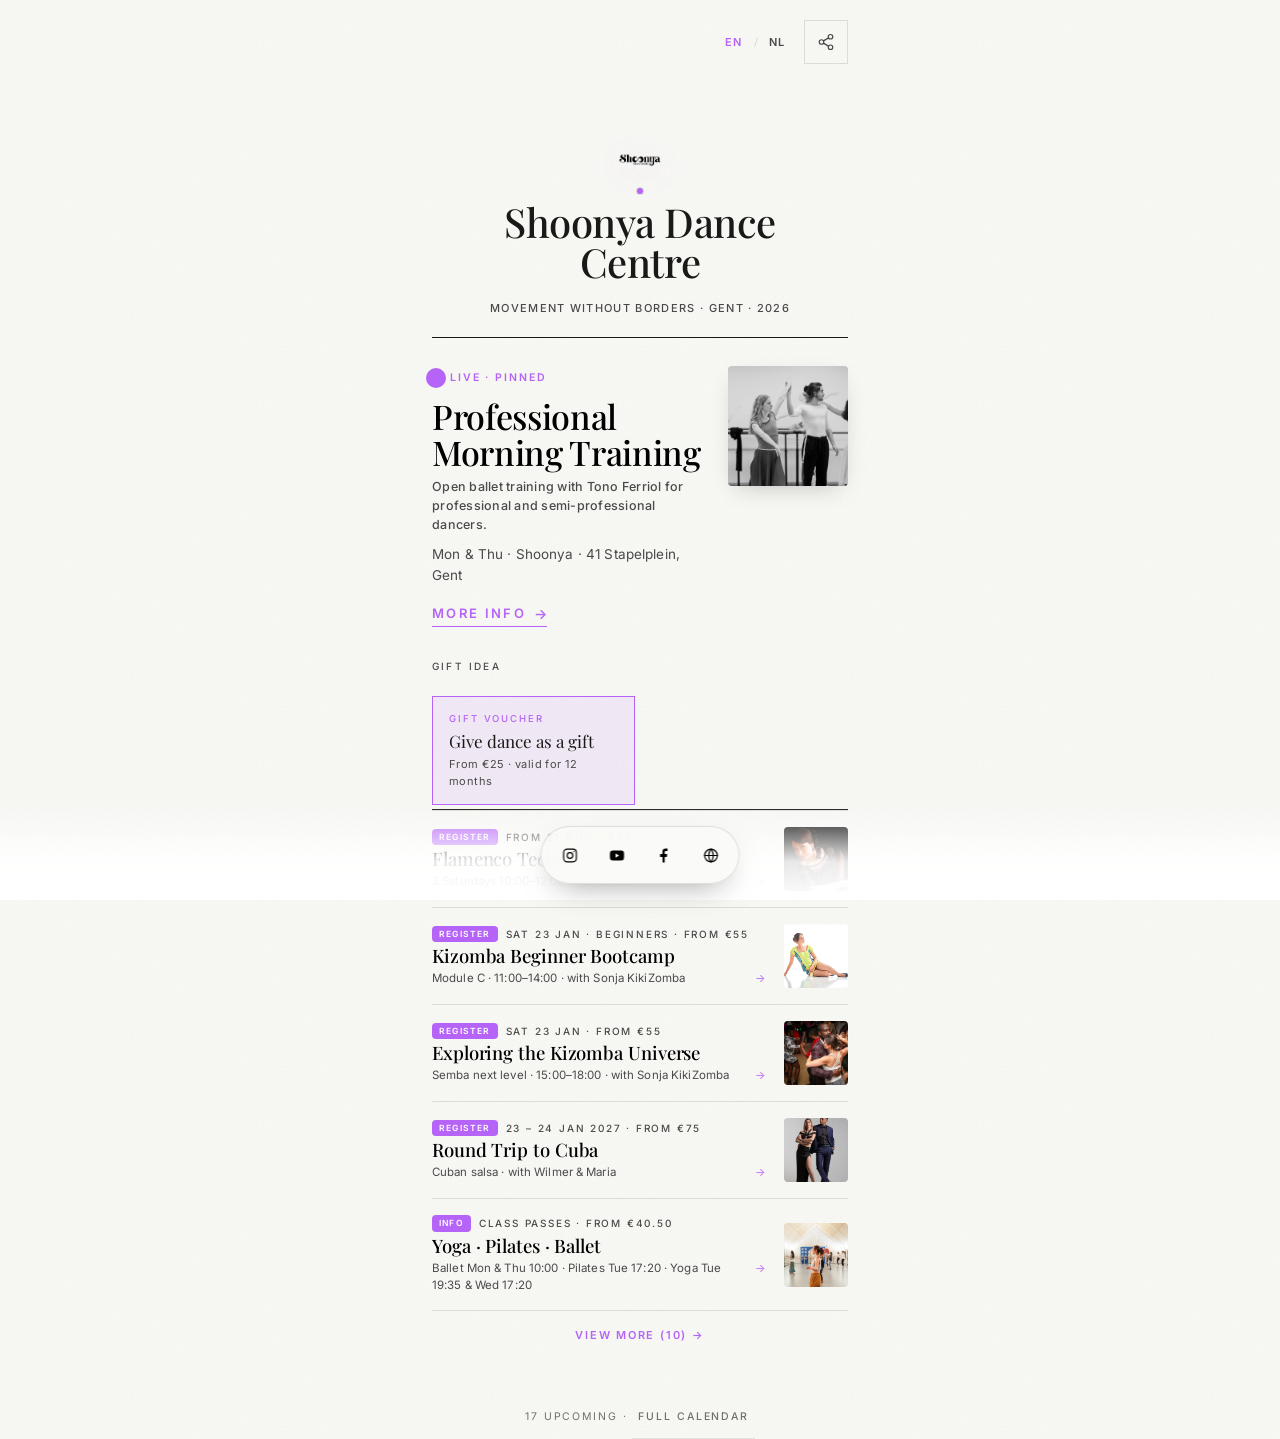
==== commit 2dec62e8: "update" ====
--- a/index.html
+++ b/index.html
@@ -1007,6 +1007,7 @@
       eyebrow: 'Movement without borders · Gent · 2026',
       routesLabel: 'Start here · September 2026',
       routes: {
+        gift:      { label:'Gift idea', eyebrow:'Gift voucher', title:'Give dance as a gift', meta:'From €25 · valid for 12 months' },
         register:  { eyebrow:'Register',        title:'Weekly classes · Sep 2026', meta:'Pick your class and level' },
         finder:    { eyebrow:'Find your class', title:'September schedule',        meta:'All styles, by day and level' },
         openhouse: { eyebrow:'Sun 13 Sep',      title:'Opendeurdag',               meta:'Free · try any style' },
@@ -1026,6 +1027,7 @@
       eyebrow: 'Beweging zonder grenzen · Gent · 2026',
       routesLabel: 'Begin hier · september 2026',
       routes: {
+        gift:      { label:'Cadeautip', eyebrow:'Cadeaubon', title:'Geef dans cadeau', meta:'Vanaf €25 · 12 maanden geldig' },
         register:  { eyebrow:'Schrijf je in',   title:'Weeklessen · sep 2026', meta:'Kies je les en niveau' },
         finder:    { eyebrow:'Vind je les',     title:'Septemberrooster',      meta:'Alle stijlen, per dag en niveau' },
         openhouse: { eyebrow:'Zo 13 sep',       title:'Opendeurdag',           meta:'Gratis · probeer elke stijl' },
@@ -1140,16 +1142,19 @@
   // ── Sep 2026 campaign routes ─────────────────────────────────────────────
   // Destinations verified live 2026-08-10. Tracked so link-in-bio traffic is
   // separable from feed/story traffic in Squarespace Analytics.
-  const ROUTES_WINDOW = { from: '2026-08-10', to: '2026-09-23' };
+  const ROUTES_WINDOW = { from: '2026-08-10', to: '2026-12-31' };
   // Each tile carries its OWN last day. The strip used to share one window, so on
   // 21 Sep 2026 it was still offering an Open Door Day that ran on the 13th and a
   // trial week that ended on the 19th — two dead tiles out of four, for the two
   // days left on the strip's own clock. A tile whose date has passed drops itself;
   // the strip disappears when nothing is left, whichever comes first.
   const ROUTE_DEFS = [
-    { key:'register',  primary:true,
+    // Gift vouchers (14 Nov 2026, owner "Yes, add it"): live in the app since 6 Nov; one tile until New Year.
+    { key:'gift', primary:true, from:'2026-11-14', until:'2026-12-31',
+      url:'https://portal.shoonyadance.com/gift?utm_source=bio&utm_medium=bio&utm_campaign=gift-vouchers-2026&utm_content=gift' },
+    { key:'register',  primary:true, until:'2026-09-23',
       url:'https://www.shoonyadance.com/register?utm_source=bio&utm_medium=bio&utm_campaign=sep2026-classes&utm_content=register' },
-    { key:'finder',
+    { key:'finder', until:'2026-09-23',
       url:'https://schedule.shoonyadance.com/schedule-sep-2026/?utm_source=bio&utm_medium=bio&utm_campaign=sep2026-classes&utm_content=classfinder' },
     { key:'openhouse', until:'2026-09-13',
       url:'https://www.shoonyadance.com/calendar/opendeurdag-gratis-dansen-gent-13-september?utm_source=bio&utm_medium=bio&utm_campaign=sep2026-classes&utm_content=opendeurdag' },
@@ -1163,11 +1168,11 @@
     const now = todayLocal();
     const on = now >= parseISO(ROUTES_WINDOW.from) && now <= parseISO(ROUTES_WINDOW.to);
     if (!on){ $r.innerHTML = ''; return; }
-    const live = ROUTE_DEFS.filter(function(d){ return !d.until || now <= parseISO(d.until); });
+    const live = ROUTE_DEFS.filter(function(d){ return (!d.from || now >= parseISO(d.from)) && (!d.until || now <= parseISO(d.until)); });
     if (!live.length){ $r.innerHTML = ''; return; }
     const copy = tr().routes;
     $r.innerHTML =
-      '<div class="routes__lbl">' + escapeHTML(tr().routesLabel) + '</div>' +
+      '<div class="routes__lbl">' + escapeHTML((copy[live[0].key] && copy[live[0].key].label) || tr().routesLabel) + '</div>' +
       '<div class="routes">' + live.map(function(d){
         const c = copy[d.key];
         return '<a class="route' + (d.primary ? ' route--primary' : '') + '" href="' + d.url +
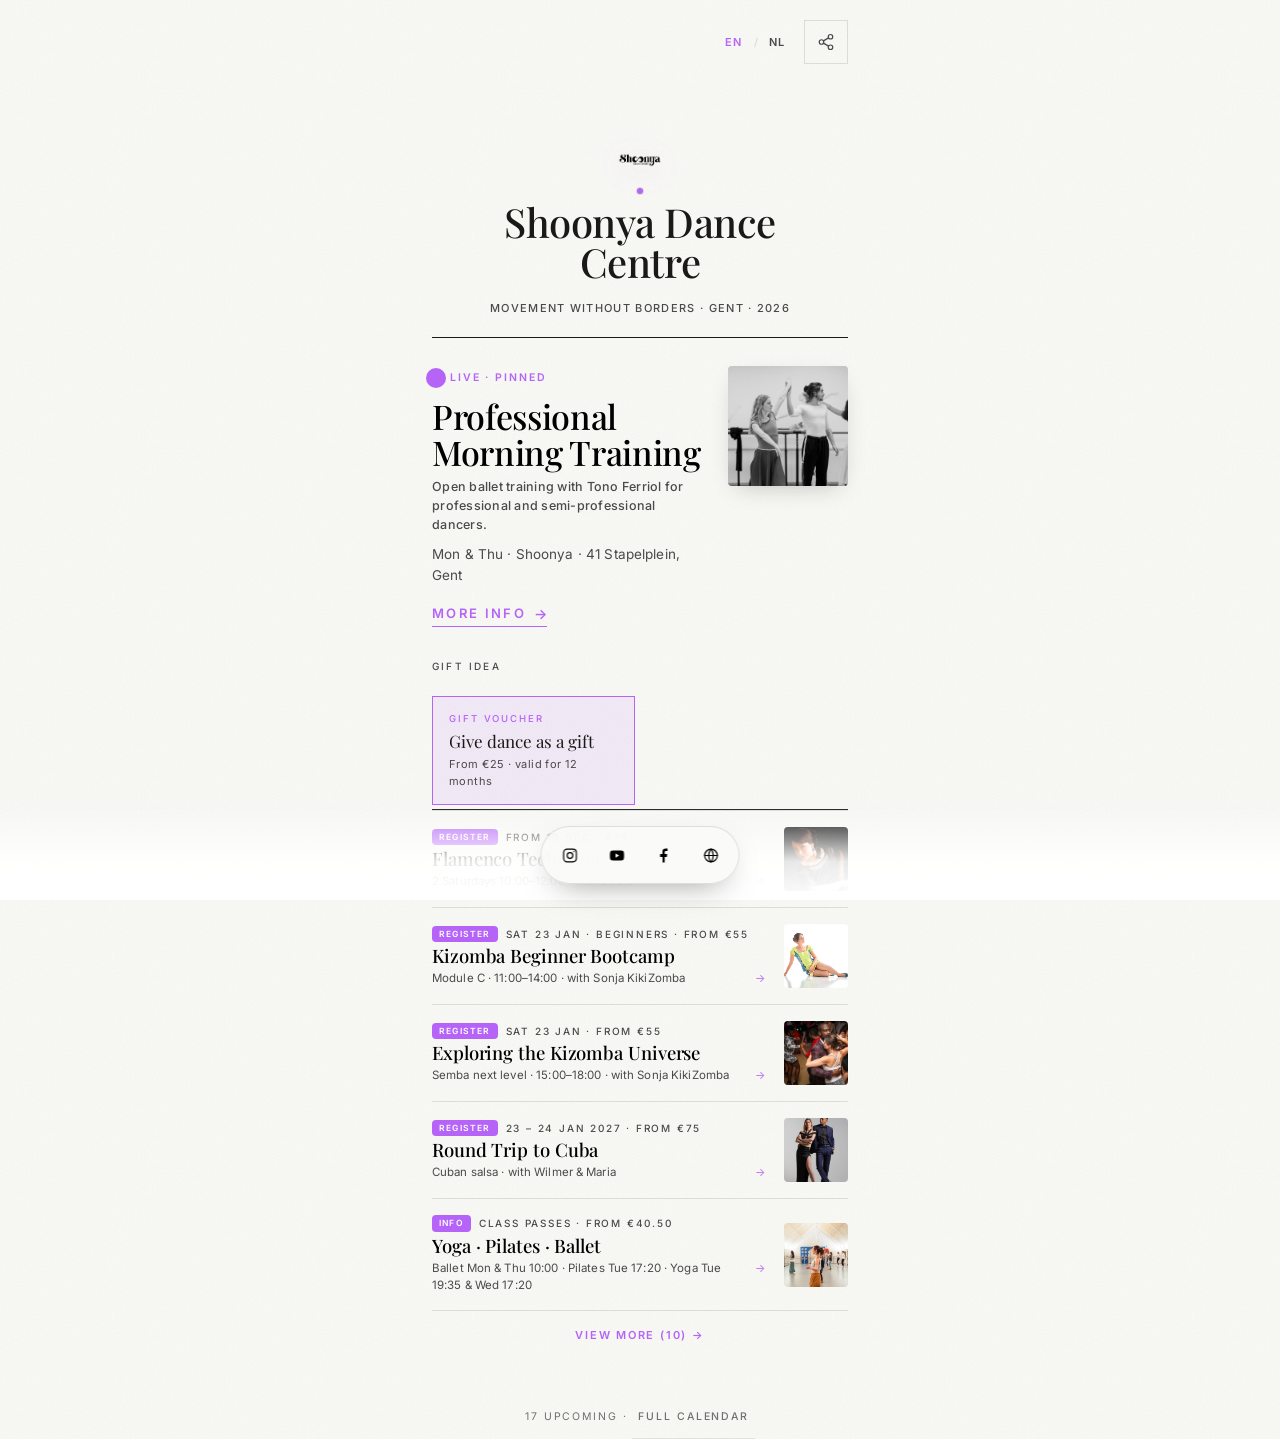
==== commit b93574d3: "Flamenco card + feed: next date 19 Dec, 2 Saturdays left (21 Nov passed) — stale-watch 23 Nov Co-Aut" ====
--- a/index.html
+++ b/index.html
@@ -662,7 +662,7 @@
       blocks:[
         { time:'10:00', items:['Burlesque','Ballet'] },
         { time:'11:00', items:['Lindy Hop','Cissy Ball','Yoga'] },
-        { time:'12:00', items:['Solo Jazz','Kizomba','Indian Dance Technique'] },
+        { time:'12:00', items:['Solo Jazz','Kizomba','Indian Dance Flow'] },
         { time:'13:00', items:['African & Congolese Dance','Pilates for Dancers'] },
         { time:'14:00', items:['Flamenco','Bachata','Oriental Flow'] },
         { time:'15:00', items:['Tap Dance','Cuban Salsa','Bollyfolk'] },
@@ -924,10 +924,10 @@
   },
   {
     id:'flamenco-technique', audience:'shoonya',
-    title:'Flamenco Technique', eyebrow:'From 21 Nov · €28',
+    title:'Flamenco Technique', eyebrow:'From 19 Dec · €28',
     subtitle:'Monthly flamenco technique with La Liz, open to all levels.',
-    date:'2026-11-21', endDate:'2027-01-16',
-    dateLabel:'3 Saturdays 10:00–12:00 · with La Liz',
+    date:'2026-12-19', endDate:'2027-01-16',
+    dateLabel:'2 Saturdays 10:00–12:00 · with La Liz',
     image:'images/flamenco-technique.jpg',
     price:'€28',
     boost:true,
@@ -1359,5 +1359,7 @@
   paint();
 })();
 </script>
+<script src="https://schedule.shoonyadance.com/assets/sdc-consent.js" defer></script>
+<script src="https://links.shoonyadance.com/sdc-nav-sub.js" defer></script>
 </body>
 </html>
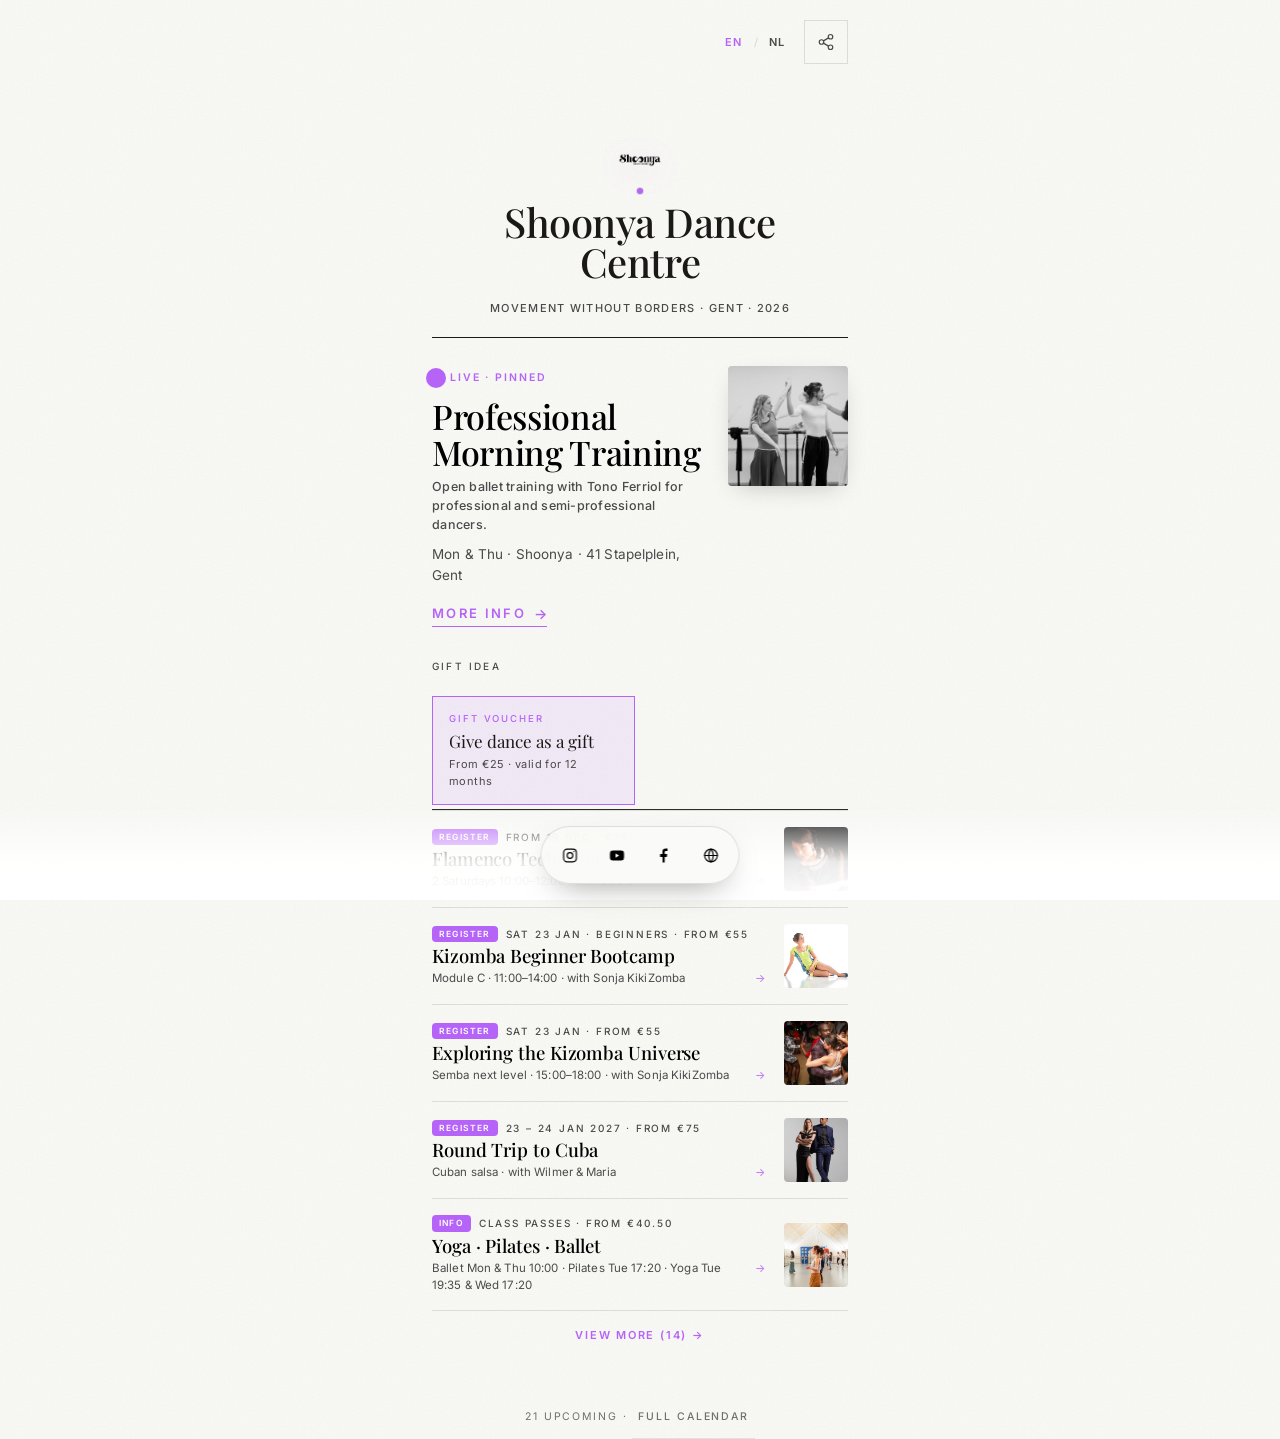
==== commit d91d223f: "Remove cancelled Contemporary Dance Lab; add Saaidi, Belly Veil, Bachata Solo + Choreo spring cards " ====
--- a/index.html
+++ b/index.html
@@ -395,7 +395,7 @@
     date:'2027-03-19', endDate:'2027-03-20',
     startTime:'19:30', endTime:'00:00',
     dateLabel:'Vr 19 mrt 2027 · vanaf 19:30',
-    subtitle:'Practise Sevillanas and learn Rumba flamenca with La Liz, then stay for the party.',
+    subtitle:'Practise Sevillanas and learn Rumba flamenca with La Liz, then stay for the social night.',
     location:'Shoonya · Stapelplein 41, Gent',
     image:'images/sevillanas-rumba-social-march-2027.jpg',
     url:'https://www.shoonyadance.com/calendar/sevillanas-rumba-social-night-march-2027',
@@ -834,7 +834,7 @@
   },
   /* SOCIALS-SB-AUTO:END */
   /* WORKSHOPS-AUTO:START */
-  // 12 workshop card(s) auto-generated from projects/shoonya/workshop/workshops.json — DO NOT hand-edit between the markers.
+  // 15 workshop card(s) auto-generated from projects/shoonya/workshop/workshops.json — DO NOT hand-edit between the markers.
   {
     id:'benenwerk', audience:'swapnil',
     pinnedFor:['swapnil'],
@@ -960,7 +960,7 @@
     cta:'Reserve a spot',
   },
   {
-    id:'indian-dance-winter-intensive-2027', audience:'both',
+    id:'indian-dance-winter-intensive-2027', city:'Ghent', audience:'both',
     title:'Indian Dance Winter Intensive 2027', eyebrow:'with Swapnil Dagliya',
     subtitle:'Five Indian dance styles with Swapnil Dagliya. Four are open level.',
     date:'2027-01-22', endDate:'2027-01-24',
@@ -972,17 +972,51 @@
     cta:'Reserve a spot',
   },
   {
-    id:'contemporary-dance-lab', audience:'shoonya',
-    title:'Contemporary Dance Lab', eyebrow:'Sun 29 Nov · €30',
-    subtitle:'A morning of contemporary dance with Tono Ferriol.',
-    date:'2026-11-29',
-    dateLabel:'Sunday 11:00–13:00 · with Tono Ferriol',
-    startTime:'11:00',
-    endTime:'13:00',
-    location:'Shoonya · 41 Stapelplein, Gent',
-    image:'images/contemporary-dance-lab.jpg',
-    price:'€30',
-    url:'https://workshops.shoonyadance.com/contemporary-dance-lab/',
+    id:'saaidi-variations', audience:'shoonya',
+    title:'Saaidi Variations', eyebrow:'Sat 13 Mar · €35',
+    subtitle:'The joyful, playful spirit of Saidi from Upper Egypt, with the cane.',
+    date:'2027-03-13', endDate:'2027-03-13',
+    dateLabel:'15:00–17:00 · with Nathalie El Ghoul',
+    startTime:'15:00',
+    endTime:'17:00',
+    image:'images/nathalie-saaidi.jpg',
+    price:'€35',
+    url:'https://portal.shoonyadance.com/register/workshop/saaidi-variations',
+    cta:'Reserve a spot',
+  },
+  {
+    id:'belly-dance-veil', audience:'shoonya',
+    title:'Belly Dance Veil & Travelling Movements', eyebrow:'Sun 14 Mar · €35',
+    subtitle:'Strength, control and confidence in travelling movements and turns, with the veil.',
+    date:'2027-03-14', endDate:'2027-03-14',
+    dateLabel:'15:00–17:00 · with Nathalie El Ghoul',
+    startTime:'15:00',
+    endTime:'17:00',
+    image:'images/nathalie-veil.jpg',
+    price:'€35',
+    url:'https://portal.shoonyadance.com/register/workshop/belly-dance-veil-travelling-movements-techniques',
+    cta:'Reserve a spot',
+  },
+  {
+    id:'bachata-solo-spring', audience:'shoonya',
+    title:'Bachata Solo Style', eyebrow:'18 Feb – 27 May · no partner needed · €124',
+    subtitle:'Bachata on your own: no partner needed, beginners welcome.',
+    date:'2027-02-18', endDate:'2027-05-27',
+    dateLabel:'Thursdays 19:00 · 10 sessions · with Ioanna Petta',
+    image:'images/bachata-solo-ioanna.jpg',
+    price:'€124',
+    url:'https://www.shoonyadance.com/bachata-solo-style-gent',
+    cta:'Reserve a spot',
+  },
+  {
+    id:'bachata-choreo-spring', audience:'shoonya',
+    title:'Bachata Choreo Minireeks', eyebrow:'20 Apr – 25 May · partner required · €75',
+    subtitle:'A 6-week couple choreography series: build one complete piece together.',
+    date:'2027-04-20', endDate:'2027-05-25',
+    dateLabel:'Tuesdays 21:00 · 6 sessions · with Alex & Lenka',
+    image:'images/bachata-choreo-alex-lenka.jpg',
+    price:'€75',
+    url:'https://portal.shoonyadance.com/register/workshop/bachata-choreo',
     cta:'Reserve a spot',
   },
   /* WORKSHOPS-AUTO:END */
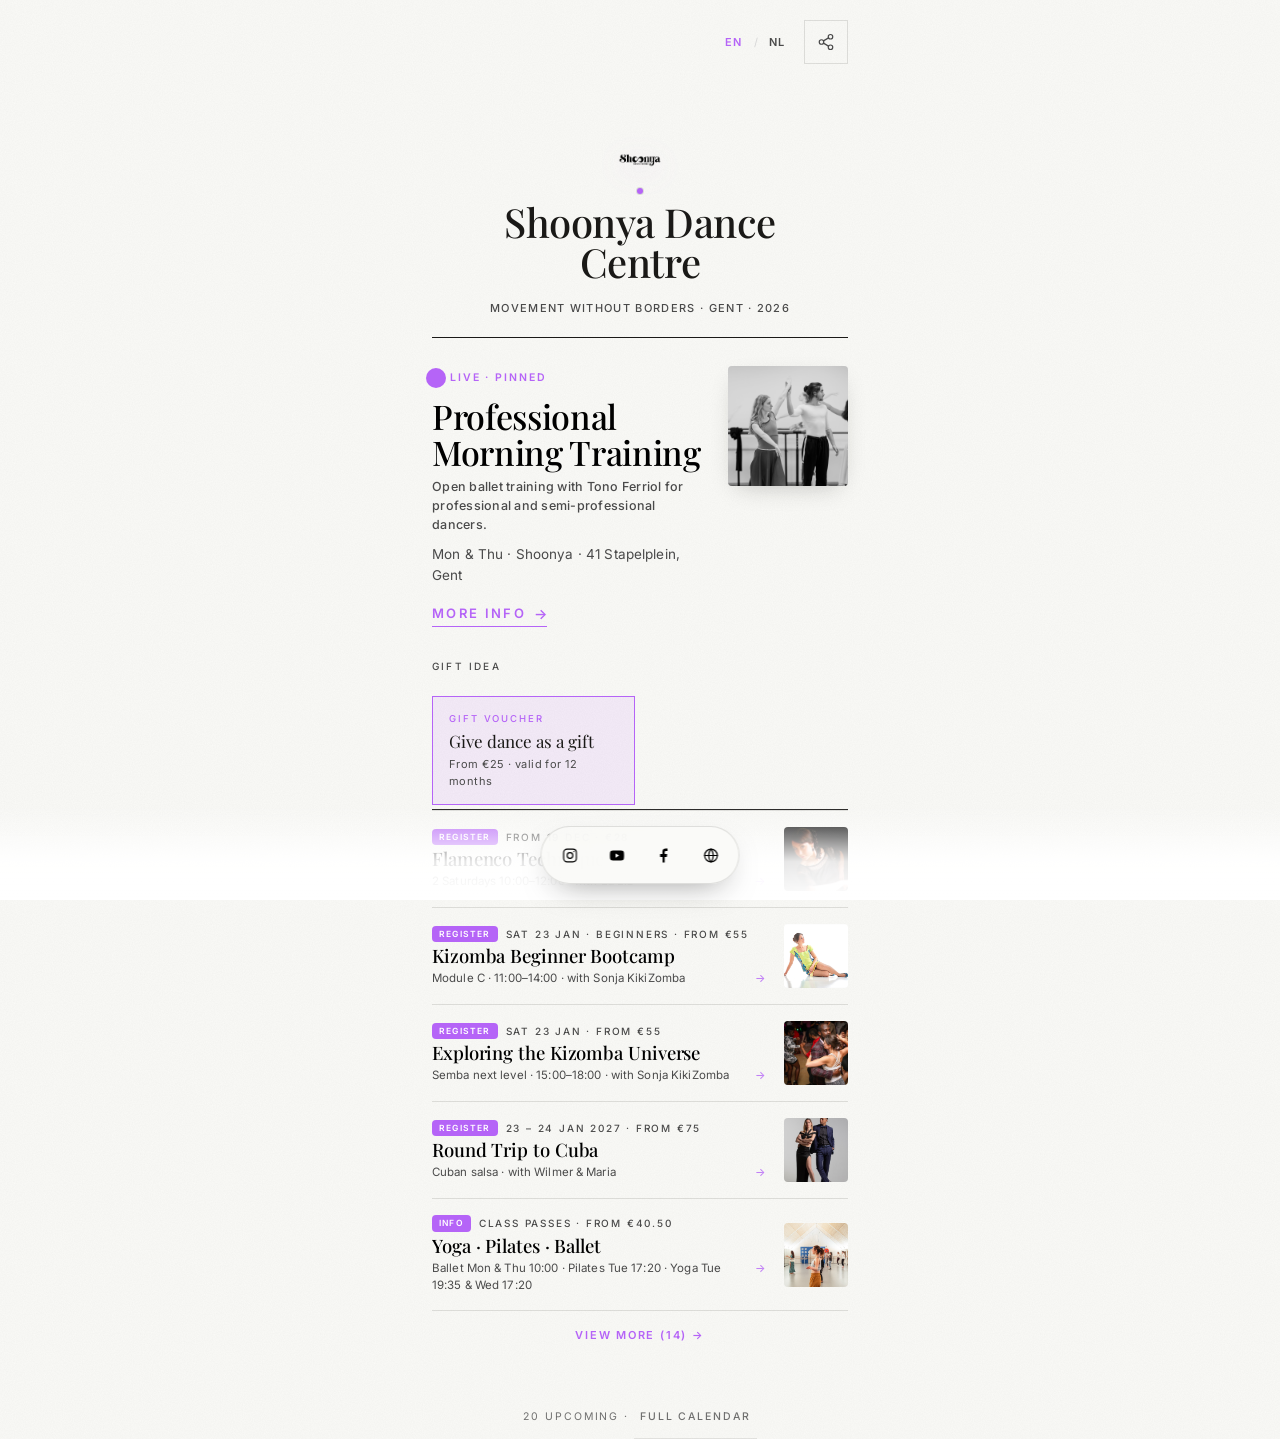
==== commit 11e37083: "Remove cancelled Salsa & Bachata Social Night 12 Feb 2027 (sb-feb) — /event-cancel Co-Authored-By: C" ====
--- a/index.html
+++ b/index.html
@@ -366,7 +366,7 @@
   'salsa-bachata-nights': {
     label: 'Salsa Bachata Social Nights',
     dateLabel: 'Sep – Feb',
-    eyebrow: '5 Fridays · with Alex',
+    eyebrow: '4 Fridays · with Alex',
     unit: 'night',
   },
 };
@@ -702,13 +702,13 @@
   },
   {
     id:'gidf-2027',
-    subtitle:'Three days of workshops, a gala showcase and an opening party', audience:'both',
+    subtitle:'Full Festival Pass: all 10 workshops and the Opening Night', audience:'both',
     title:'Gent India Dans Festival', eyebrow:'7 – 9 May 2027 · Edition Five',
     date:'2027-05-07', endDate:'2027-05-09',
     dateLabel:'Shoonya Dance Centre, Gent', location:'',
     style:'bollywood',
-    url:'https://gidf.abcdans.com',
-    cta:'Programme coming soon',
+    url:'https://gidf.abcdans.com/#pass',
+    cta:'Book your pass',
   },
   // ─── Kizomba Social Nights · monthly Friday series with Sonja KikiZomba ───
   // Group-clustered via GROUPS['social-nights'] (dates span Oct–Feb). Oct + Dec
@@ -816,20 +816,6 @@
     images:['images/dj-marc-decks.jpg', 'images/latin-bachata-red-hold.jpg', 'images/latin-bachata-red-turn.jpg'],
     price:'from €6',
     url:'https://www.shoonyadance.com/calendar/salsa-bachata-social-night-december',
-    cta:'Buy a ticket',
-  },
-  {
-    id:'sb-feb', audience:'shoonya', group:'salsa-bachata-nights',
-    title:'Salsa & Bachata Social Night', eyebrow:'Fri 12 Feb 2027 · 19:30',
-    subtitle:'Workshop and social dancing with Alex Papaianopol. Full programme coming soon.',
-    date:'2027-02-12',
-    dateLabel:'Workshop + social night · hosted by Alex',
-    startTime:'19:30',
-    endTime:'01:00',
-    location:'',
-    image:'images/latin-rueda-group.jpg',
-    images:['images/latin-rueda-group.jpg', 'images/latin-bachata-red-hold.jpg', 'images/latin-open-line.jpg', 'images/latin-bachata-red-turn.jpg', 'images/latin-bachata-red-line.jpg'],
-    url:'https://www.shoonyadance.com/calendar/salsa-bachata-social-night-february',
     cta:'Buy a ticket',
   },
   /* SOCIALS-SB-AUTO:END */
